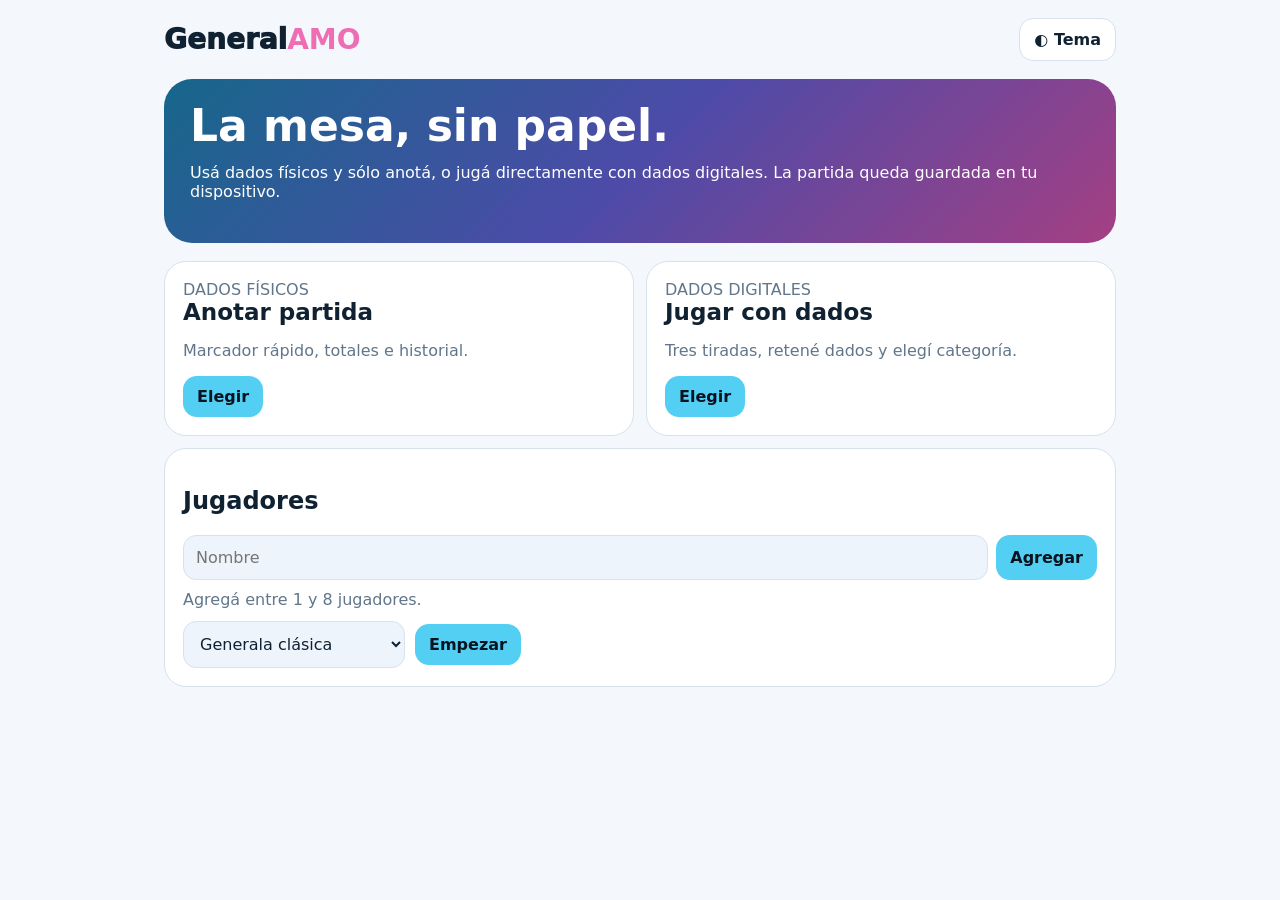
==== app/src/main/assets/index.html @ d3165978 "app: package playable local-first GeneralAMO MVP" ====
<!doctype html>
<html lang="es">
<head>
<meta charset="utf-8">
<meta name="viewport" content="width=device-width,initial-scale=1,maximum-scale=1,user-scalable=no">
<title>GeneralAMO</title>
<style>
:root{font-family:Inter,system-ui,sans-serif;--bg:#f4f7fb;--p:#fff;--p2:#eef4fb;--t:#102132;--m:#61768a;--l:#d7e2ec;--c:#52cff3;--pink:#ef6db4;--g:#35b977}html[data-theme=dark]{--bg:#07131f;--p:#0f2234;--p2:#132b41;--t:#f7fbff;--m:#9fb4c7;--l:#24435d}*{box-sizing:border-box}body{margin:0;background:var(--bg);color:var(--t)}button,input,select{font:inherit}.app{max-width:980px;margin:auto;padding:18px 14px 60px}.top,.bar{display:flex;gap:10px;align-items:center;flex-wrap:wrap}.top{justify-content:space-between}.brand{font-size:28px;font-weight:950}.brand b{color:var(--pink)}.btn,.card,input,select{border:1px solid var(--l)}.btn{background:var(--p);color:var(--t);border-radius:14px;padding:11px 14px;font-weight:850}.primary{background:var(--c);color:#07131f;border:0}.hero{margin:18px 0;padding:26px;border-radius:28px;color:#fff;background:linear-gradient(135deg,#16678b,#4d4ba8,#a43f83)}.hero h1{font-size:44px;line-height:.95;margin:0 0 12px}.grid{display:grid;grid-template-columns:1fr 1fr;gap:12px}.card{background:var(--p);border-radius:22px;padding:18px}.mode strong{display:block;font-size:23px}.muted{color:var(--m)}.chips{display:flex;gap:8px;flex-wrap:wrap}.chip{background:var(--p2);padding:8px 11px;border-radius:999px}.setup{display:grid;grid-template-columns:1fr auto;gap:8px}.setup input,select{background:var(--p2);color:var(--t);padding:12px;border-radius:13px}.score{overflow:auto;border:1px solid var(--l);border-radius:18px}table{border-collapse:collapse;width:100%;min-width:700px}th,td{padding:9px;border:1px solid var(--l);text-align:center}th:first-child,td:first-child{position:sticky;left:0;background:var(--p);text-align:left}.cell{width:70px;border:0;background:transparent;color:var(--t);text-align:center;font-weight:800}.dice{display:grid;grid-template-columns:repeat(5,1fr);gap:8px}.die{aspect-ratio:1;border:1px solid var(--l);border-radius:20px;background:var(--p);color:var(--t);font-size:52px}.die.held{outline:3px solid var(--pink)}.preview{display:grid;grid-template-columns:repeat(auto-fit,minmax(120px,1fr));gap:8px;margin-top:10px}.pick{padding:10px;border-radius:12px;border:1px solid var(--l);background:var(--p2);color:var(--t);text-align:left}.hidden{display:none!important}.ok{margin-left:auto;color:var(--g);font-weight:800}.notice{margin-top:12px;padding:12px 14px;border-radius:14px;background:var(--p2);color:var(--m)}@media(max-width:700px){.grid{grid-template-columns:1fr}.hero{padding:22px}.hero h1{font-size:40px}.app{padding-bottom:40px}}
</style>
</head>
<body><main class="app">
<div class="top"><div class="brand">General<b>AMO</b></div><button id="theme" class="btn">◐ Tema</button></div>
<section class="hero"><h1>La mesa, sin papel.</h1><p>Usá dados físicos y sólo anotá, o jugá directamente con dados digitales. La partida queda guardada en tu dispositivo.</p></section>
<section id="home">
<div class="grid">
<div class="card mode" data-mode="scorekeeper"><span class="muted">DADOS FÍSICOS</span><strong>Anotar partida</strong><p class="muted">Marcador rápido, totales e historial.</p><button class="btn primary">Elegir</button></div>
<div class="card mode" data-mode="digital"><span class="muted">DADOS DIGITALES</span><strong>Jugar con dados</strong><p class="muted">Tres tiradas, retené dados y elegí categoría.</p><button class="btn primary">Elegir</button></div>
</div>
<div class="card" style="margin-top:12px"><h2>Jugadores</h2><div class="setup"><input id="name" maxlength="24" placeholder="Nombre"><button id="add" class="btn primary">Agregar</button></div><div id="players" class="chips" style="margin-top:10px"></div><div class="bar" style="margin-top:12px"><select id="rules"><option value="classic">Generala clásica</option><option value="served">Clásica · servida gana</option></select><button id="start" class="btn primary">Empezar</button></div></div>
</section>
<section id="game" class="hidden">
<div class="bar"><button id="back" class="btn">← Inicio</button><strong id="modeTitle"></strong><span class="ok" id="state">Guardado</span></div>
<div id="digitalPanel" class="card hidden" style="margin:12px 0"><div class="bar"><h2 id="turn"></h2><span id="throws" class="muted"></span></div><div id="dice" class="dice"></div><div class="bar" style="margin-top:10px"><button id="roll" class="btn primary">Tirar dados</button><button id="next" class="btn">Siguiente</button></div><div id="preview" class="preview"></div></div>
<div class="bar" style="margin:12px 0"><button id="undo" class="btn">Deshacer</button><button id="newGame" class="btn">Nueva partida</button></div>
<div class="score"><table id="table"></table></div>
<div class="card" style="margin-top:12px"><h2>Actividad</h2><div id="history" class="muted"></div></div>
<div class="notice">Compartir por Wi‑Fi/hotspot y Bluetooth queda para la siguiente versión. El modo local funciona sin Internet.</div>
</section>
</main>
<script>
const F=['','⚀','⚁','⚂','⚃','⚄','⚅'],C=[['1','1'],['2','2'],['3','3'],['4','4'],['5','5'],['6','6'],['straight','Escalera'],['full','Full'],['poker','Póker'],['generala','Generala'],['double','Doble generala']],K='generalamo.v0.1';let mode='scorekeeper';
const $=id=>document.getElementById(id);function fresh(){return{mode,players:[],scores:{},events:[],turn:0,dice:[1,1,1,1,1],held:[0,0,0,0,0],throws:0}}function load(){try{return JSON.parse(localStorage.getItem(K))}catch{return null}}let g=load()||fresh();function save(){localStorage.setItem(K,JSON.stringify(g));$('state').textContent='Guardado'}function ev(t,d={}){g.events.push({t:Date.now(),text:t,...d});g.events=g.events.slice(-80)}function total(pid){return C.reduce((s,[c])=>s+(Number(g.scores[pid]?.[c])||0),0)}function counts(){let c=[0,0,0,0,0,0,0];g.dice.forEach(v=>c[v]++);return c}function score(cat){let c=counts(),u=[...new Set(g.dice)].sort().join(''),gr=c.filter(Boolean).sort((a,b)=>a-b);if(/^[1-6]$/.test(cat))return c[+cat]*(+cat);if(cat==='straight')return(u==='12345'||u==='23456')?20:0;if(cat==='full')return gr.join(',')==='2,3'?30:0;if(cat==='poker')return gr.some(n=>n>=4)?40:0;if(cat==='generala')return gr.includes(5)?50:0;if(cat==='double')return gr.includes(5)?100:0;return 0}
function safe(s){return String(s).replace(/[&<>"']/g,'')}function renderSetup(){$('players').innerHTML=g.players.length?g.players.map(p=>`<span class="chip">${safe(p.name)}</span>`).join(''):'<span class="muted">Agregá entre 1 y 8 jugadores.</span>'}function setScore(pid,cat,v){let old=g.scores[pid]?.[cat]??'';v=v===''?'':Math.max(0,Math.min(999,Number(v)||0));g.scores[pid][cat]=v;ev('Puntaje actualizado',{type:'score',pid,cat,old});save();renderGame()}
function renderTable(){let h='<tr><th>Categoría</th>'+g.players.map(p=>`<th>${safe(p.name)}</th>`).join('')+'</tr>';for(const[c,l]of C)h+=`<tr><td>${l}</td>`+g.players.map(p=>`<td><input class="cell" ${g.mode==='digital'?'readonly':''} data-p="${p.id}" data-c="${c}" value="${g.scores[p.id]?.[c]??''}" placeholder="—"></td>`).join('')+'</tr>';h+='<tr><td><b>TOTAL</b></td>'+g.players.map(p=>`<td><b>${total(p.id)}</b></td>`).join('')+'</tr>';$('table').innerHTML=h;if(g.mode==='scorekeeper')document.querySelectorAll('.cell').forEach(i=>i.onchange=()=>setScore(i.dataset.p,i.dataset.c,i.value))}
function renderDice(){$('dice').innerHTML=g.dice.map((v,i)=>`<button class="die ${g.held[i]?'held':''}" data-i="${i}">${F[v]}</button>`).join('');document.querySelectorAll('.die').forEach(b=>b.onclick=()=>{if(g.throws){g.held[+b.dataset.i]=!g.held[+b.dataset.i];save();renderDice()}});$('turn').textContent=g.players[g.turn]?.name||'—';$('throws').textContent=`${g.throws} / 3 tiradas`;$('preview').innerHTML=C.map(([c,l])=>`<button class="pick" data-c="${c}" ${!g.throws||g.scores[g.players[g.turn]?.id]?.[c]!==undefined?'disabled':''}>${l}<br><b>${g.throws?score(c):'—'}</b></button>`).join('');document.querySelectorAll('.pick').forEach(b=>b.onclick=()=>{let p=g.players[g.turn];setScore(p.id,b.dataset.c,score(b.dataset.c));nextTurn()})}
function renderGame(){$('modeTitle').textContent=g.mode==='digital'?'Jugar con dados':'Anotar partida';$('digitalPanel').classList.toggle('hidden',g.mode!=='digital');renderTable();if(g.mode==='digital')renderDice();$('history').innerHTML=g.events.slice(-8).reverse().map(e=>`<div>${new Date(e.t).toLocaleTimeString([], {hour:'2-digit',minute:'2-digit'})} · ${e.text}</div>`).join('')||'Sin cambios todavía.'}function show(x){$('home').classList.toggle('hidden',x!=='home');$('game').classList.toggle('hidden',x!=='game');if(x==='game')renderGame()}function nextTurn(){g.turn=(g.turn+1)%g.players.length;g.dice=[1,1,1,1,1];g.held=[0,0,0,0,0];g.throws=0;save();renderGame()}
document.querySelectorAll('.mode').forEach(m=>m.onclick=()=>{mode=m.dataset.mode;document.querySelectorAll('.mode').forEach(x=>x.style.outline='none');m.style.outline='3px solid var(--c)'});$('add').onclick=()=>{let n=$('name').value.trim();if(!n||g.players.length>=8)return;let id='p'+Date.now();g.players.push({id,name:n});g.scores[id]={};$('name').value='';save();renderSetup()};$('start').onclick=()=>{if(!g.players.length)return alert('Agregá al menos un jugador.');g.mode=mode;save();show('game')};$('back').onclick=()=>show('home');$('roll').onclick=()=>{if(g.throws>=3)return;g.dice=g.dice.map((v,i)=>g.held[i]?v:Math.floor(Math.random()*6)+1);g.throws++;ev('Tirada de dados');save();renderGame()};$('next').onclick=nextTurn;$('undo').onclick=()=>{for(let i=g.events.length-1;i>=0;i--){let e=g.events[i];if(e.type==='score'){g.scores[e.pid][e.cat]=e.old;g.events.splice(i,1);save();renderGame();break}}};$('newGame').onclick=()=>{if(confirm('¿Empezar una partida nueva?')){g=fresh();save();renderSetup();show('home')}};$('theme').onclick=()=>{let d=document.documentElement;d.dataset.theme=d.dataset.theme==='dark'?'':'dark'};renderSetup();if(g.players.length)show('game');
</script></body></html>
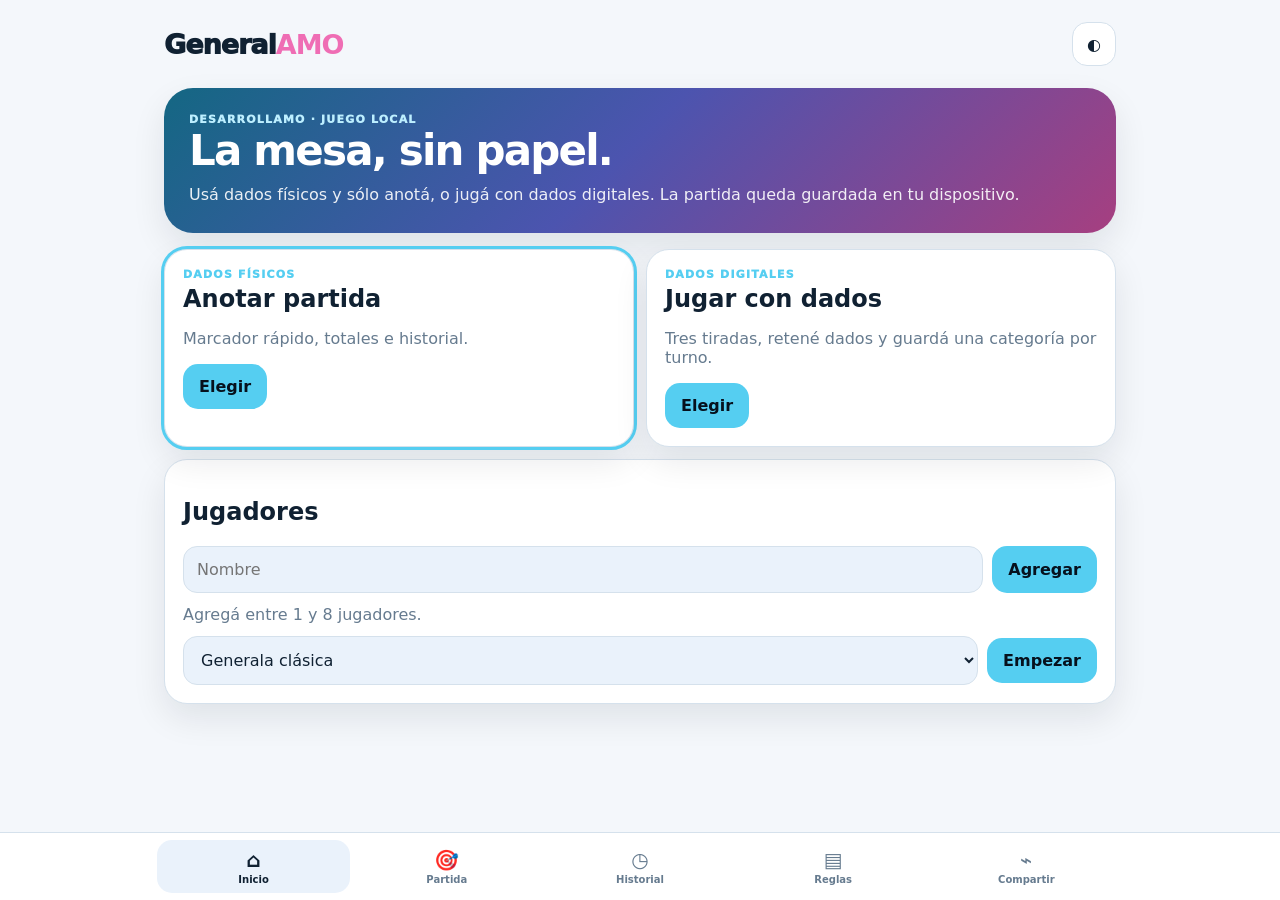
==== commit f9663b18: "feat: rebuild game flow, persistence and Wi-Fi sharing UI" ====
--- a/app/src/main/assets/index.html
+++ b/app/src/main/assets/index.html
@@ -5,34 +5,94 @@
 <meta name="viewport" content="width=device-width,initial-scale=1,maximum-scale=1,user-scalable=no">
 <title>GeneralAMO</title>
 <style>
-:root{font-family:Inter,system-ui,sans-serif;--bg:#f4f7fb;--p:#fff;--p2:#eef4fb;--t:#102132;--m:#61768a;--l:#d7e2ec;--c:#52cff3;--pink:#ef6db4;--g:#35b977}html[data-theme=dark]{--bg:#07131f;--p:#0f2234;--p2:#132b41;--t:#f7fbff;--m:#9fb4c7;--l:#24435d}*{box-sizing:border-box}body{margin:0;background:var(--bg);color:var(--t)}button,input,select{font:inherit}.app{max-width:980px;margin:auto;padding:18px 14px 60px}.top,.bar{display:flex;gap:10px;align-items:center;flex-wrap:wrap}.top{justify-content:space-between}.brand{font-size:28px;font-weight:950}.brand b{color:var(--pink)}.btn,.card,input,select{border:1px solid var(--l)}.btn{background:var(--p);color:var(--t);border-radius:14px;padding:11px 14px;font-weight:850}.primary{background:var(--c);color:#07131f;border:0}.hero{margin:18px 0;padding:26px;border-radius:28px;color:#fff;background:linear-gradient(135deg,#16678b,#4d4ba8,#a43f83)}.hero h1{font-size:44px;line-height:.95;margin:0 0 12px}.grid{display:grid;grid-template-columns:1fr 1fr;gap:12px}.card{background:var(--p);border-radius:22px;padding:18px}.mode strong{display:block;font-size:23px}.muted{color:var(--m)}.chips{display:flex;gap:8px;flex-wrap:wrap}.chip{background:var(--p2);padding:8px 11px;border-radius:999px}.setup{display:grid;grid-template-columns:1fr auto;gap:8px}.setup input,select{background:var(--p2);color:var(--t);padding:12px;border-radius:13px}.score{overflow:auto;border:1px solid var(--l);border-radius:18px}table{border-collapse:collapse;width:100%;min-width:700px}th,td{padding:9px;border:1px solid var(--l);text-align:center}th:first-child,td:first-child{position:sticky;left:0;background:var(--p);text-align:left}.cell{width:70px;border:0;background:transparent;color:var(--t);text-align:center;font-weight:800}.dice{display:grid;grid-template-columns:repeat(5,1fr);gap:8px}.die{aspect-ratio:1;border:1px solid var(--l);border-radius:20px;background:var(--p);color:var(--t);font-size:52px}.die.held{outline:3px solid var(--pink)}.preview{display:grid;grid-template-columns:repeat(auto-fit,minmax(120px,1fr));gap:8px;margin-top:10px}.pick{padding:10px;border-radius:12px;border:1px solid var(--l);background:var(--p2);color:var(--t);text-align:left}.hidden{display:none!important}.ok{margin-left:auto;color:var(--g);font-weight:800}.notice{margin-top:12px;padding:12px 14px;border-radius:14px;background:var(--p2);color:var(--m)}@media(max-width:700px){.grid{grid-template-columns:1fr}.hero{padding:22px}.hero h1{font-size:40px}.app{padding-bottom:40px}}
+:root{font-family:Inter,ui-sans-serif,system-ui,-apple-system,sans-serif;--bg:#f4f7fb;--panel:#fff;--panel2:#eaf2fb;--text:#102132;--muted:#667b8f;--line:#d5e1ec;--cyan:#55cef1;--pink:#ef6db4;--violet:#6b5bd7;--green:#32b97a;--danger:#df5364;--shadow:0 14px 34px rgba(7,19,31,.09)}html[data-theme=dark]{--bg:#06111d;--panel:#102438;--panel2:#17314a;--text:#f7fbff;--muted:#9db2c5;--line:#294863;--shadow:0 16px 40px rgba(0,0,0,.24)}*{box-sizing:border-box}body{margin:0;background:var(--bg);color:var(--text);-webkit-tap-highlight-color:transparent}button,input,select{font:inherit}.shell{max-width:980px;margin:auto;padding:16px 14px 104px}.header{display:flex;align-items:center;justify-content:space-between;gap:12px;min-height:56px}.brand{font-size:27px;font-weight:950;letter-spacing:-1px}.brand b{color:var(--pink)}.iconBtn,.btn{border:1px solid var(--line);background:var(--panel);color:var(--text);border-radius:15px;font-weight:850}.iconBtn{width:44px;height:44px}.btn{padding:12px 15px}.primary{background:var(--cyan);color:#06111d;border-color:transparent}.danger{color:var(--danger)}.hero{margin:16px 0;padding:25px;border-radius:29px;background:linear-gradient(135deg,#146783 0%,#4c54af 48%,#a63f80 100%);color:#fff;box-shadow:var(--shadow)}.hero h1{font-size:42px;line-height:.98;letter-spacing:-1.8px;margin:4px 0 12px}.hero p{font-size:16px;line-height:1.55;margin:0;opacity:.9}.kicker{font-size:11px;font-weight:950;letter-spacing:1.2px;color:var(--cyan);text-transform:uppercase}.grid{display:grid;grid-template-columns:1fr 1fr;gap:12px}.card{background:var(--panel);border:1px solid var(--line);border-radius:23px;padding:18px;box-shadow:var(--shadow)}.mode{cursor:pointer}.mode.active{outline:3px solid var(--cyan)}.mode strong{display:block;font-size:24px;margin:4px 0}.muted{color:var(--muted)}.setup{display:grid;grid-template-columns:1fr auto;gap:9px}.setup input,select{width:100%;background:var(--panel2);border:1px solid var(--line);color:var(--text);padding:13px;border-radius:14px}.players{display:flex;flex-wrap:wrap;gap:8px;margin:12px 0}.chip{display:flex;align-items:center;gap:7px;background:var(--panel2);padding:8px 8px 8px 12px;border-radius:999px}.chip button{width:27px;height:27px;border:0;border-radius:50%;background:rgba(223,83,100,.13);color:var(--danger);font-weight:950}.row{display:flex;gap:9px;align-items:center;flex-wrap:wrap}.row.between{justify-content:space-between}.saved{margin-left:auto;color:var(--green);font-weight:850}.notice{margin:12px 0;padding:13px 15px;border-radius:15px;background:var(--panel2);color:var(--muted)}.notice.good{color:var(--green)}.notice.warn{color:#d89920}.diceWrap{margin:12px 0}.dice{display:grid;grid-template-columns:repeat(5,1fr);gap:9px}.die{aspect-ratio:1;border:1px solid var(--line);border-radius:20px;background:var(--panel);padding:10px;display:grid;grid-template:repeat(3,1fr)/repeat(3,1fr);align-items:center;justify-items:center;box-shadow:var(--shadow)}.die.held{outline:3px solid var(--pink);transform:translateY(-3px)}.pip{width:10px;height:10px;border-radius:50%;background:var(--text)}.preview{display:grid;grid-template-columns:repeat(2,1fr);gap:8px;margin-top:12px}.pick{border:1px solid var(--line);border-radius:15px;background:var(--panel2);color:var(--text);padding:11px;text-align:left}.pick b{display:block;font-size:22px;margin-top:3px}.pick:disabled{opacity:.42}.score{overflow:auto;border:1px solid var(--line);border-radius:20px;background:var(--panel)}table{border-collapse:collapse;width:100%;min-width:700px}th,td{padding:10px;border:1px solid var(--line);text-align:center}th:first-child,td:first-child{position:sticky;left:0;background:var(--panel);text-align:left;z-index:1}.cell{width:76px;border:1px solid transparent;background:transparent;color:var(--text);text-align:center;font-weight:850;padding:7px;border-radius:10px}.cell:not([readonly]):focus{outline:2px solid var(--cyan);background:var(--panel2)}.activity{display:grid;gap:7px}.activity div{padding:10px 12px;border-radius:12px;background:var(--panel2)}.view{display:none}.view.active{display:block}.bottom{position:fixed;left:0;right:0;bottom:0;background:color-mix(in srgb,var(--panel) 94%,transparent);border-top:1px solid var(--line);backdrop-filter:blur(16px);z-index:20}.bottomInner{max-width:980px;margin:auto;display:grid;grid-template-columns:repeat(5,1fr);padding:7px 7px max(7px,env(safe-area-inset-bottom))}.nav{border:0;background:transparent;color:var(--muted);padding:8px 3px;border-radius:15px;font-size:10px;font-weight:800}.nav span{display:block;font-size:20px;margin-bottom:2px}.nav.active{background:var(--panel2);color:var(--text)}.historyCard{margin:9px 0}.historyCard h3{margin:0 0 6px}.rules{display:grid;gap:10px}.rule h3{margin:0 0 6px}.shareBox code{display:block;white-space:normal;word-break:break-all;background:var(--panel2);padding:12px;border-radius:12px;margin:8px 0;color:var(--text)}.shareActions{display:grid;grid-template-columns:1fr 1fr;gap:8px}.badge{display:inline-flex;padding:7px 10px;border-radius:999px;background:var(--panel2);color:var(--cyan);font-weight:850;font-size:11px}.empty{text-align:center;padding:28px;color:var(--muted)}@media(max-width:700px){.grid{grid-template-columns:1fr}.hero{padding:22px}.hero h1{font-size:37px}.shell{padding-left:12px;padding-right:12px}.preview{grid-template-columns:1fr 1fr}.card{padding:16px}.dice{gap:6px}.die{border-radius:16px;padding:7px}.pip{width:8px;height:8px}}@media(max-width:380px){.preview{grid-template-columns:1fr}.hero h1{font-size:34px}}
 </style>
 </head>
-<body><main class="app">
-<div class="top"><div class="brand">General<b>AMO</b></div><button id="theme" class="btn">◐ Tema</button></div>
-<section class="hero"><h1>La mesa, sin papel.</h1><p>Usá dados físicos y sólo anotá, o jugá directamente con dados digitales. La partida queda guardada en tu dispositivo.</p></section>
-<section id="home">
-<div class="grid">
-<div class="card mode" data-mode="scorekeeper"><span class="muted">DADOS FÍSICOS</span><strong>Anotar partida</strong><p class="muted">Marcador rápido, totales e historial.</p><button class="btn primary">Elegir</button></div>
-<div class="card mode" data-mode="digital"><span class="muted">DADOS DIGITALES</span><strong>Jugar con dados</strong><p class="muted">Tres tiradas, retené dados y elegí categoría.</p><button class="btn primary">Elegir</button></div>
-</div>
-<div class="card" style="margin-top:12px"><h2>Jugadores</h2><div class="setup"><input id="name" maxlength="24" placeholder="Nombre"><button id="add" class="btn primary">Agregar</button></div><div id="players" class="chips" style="margin-top:10px"></div><div class="bar" style="margin-top:12px"><select id="rules"><option value="classic">Generala clásica</option><option value="served">Clásica · servida gana</option></select><button id="start" class="btn primary">Empezar</button></div></div>
+<body>
+<main class="shell">
+<header class="header"><div class="brand">General<b>AMO</b></div><button id="theme" class="iconBtn" aria-label="Cambiar tema">◐</button></header>
+
+<section id="view-home" class="view active">
+  <div class="hero"><div class="kicker" style="color:#bdefff">DESARROLLAMO · JUEGO LOCAL</div><h1>La mesa, sin papel.</h1><p>Usá dados físicos y sólo anotá, o jugá con dados digitales. La partida queda guardada en tu dispositivo.</p></div>
+  <div class="grid">
+    <article class="card mode active" data-mode="scorekeeper"><div class="kicker">DADOS FÍSICOS</div><strong>Anotar partida</strong><p class="muted">Marcador rápido, totales e historial.</p><button class="btn primary">Elegir</button></article>
+    <article class="card mode" data-mode="digital"><div class="kicker">DADOS DIGITALES</div><strong>Jugar con dados</strong><p class="muted">Tres tiradas, retené dados y guardá una categoría por turno.</p><button class="btn primary">Elegir</button></article>
+  </div>
+  <article class="card" style="margin-top:12px"><h2>Jugadores</h2><div class="setup"><input id="name" maxlength="24" autocomplete="off" placeholder="Nombre"><button id="add" class="btn primary">Agregar</button></div><div id="players" class="players"></div><div class="row"><select id="rules" style="flex:1"><option value="classic">Generala clásica</option><option value="served">Clásica · bonus servida</option></select><button id="start" class="btn primary">Empezar</button></div></article>
 </section>
-<section id="game" class="hidden">
-<div class="bar"><button id="back" class="btn">← Inicio</button><strong id="modeTitle"></strong><span class="ok" id="state">Guardado</span></div>
-<div id="digitalPanel" class="card hidden" style="margin:12px 0"><div class="bar"><h2 id="turn"></h2><span id="throws" class="muted"></span></div><div id="dice" class="dice"></div><div class="bar" style="margin-top:10px"><button id="roll" class="btn primary">Tirar dados</button><button id="next" class="btn">Siguiente</button></div><div id="preview" class="preview"></div></div>
-<div class="bar" style="margin:12px 0"><button id="undo" class="btn">Deshacer</button><button id="newGame" class="btn">Nueva partida</button></div>
-<div class="score"><table id="table"></table></div>
-<div class="card" style="margin-top:12px"><h2>Actividad</h2><div id="history" class="muted"></div></div>
-<div class="notice">Compartir por Wi‑Fi/hotspot y Bluetooth queda para la siguiente versión. El modo local funciona sin Internet.</div>
+
+<section id="view-game" class="view">
+  <div class="row between"><div><div class="kicker">PARTIDA ACTUAL</div><h1 id="gameTitle" style="margin:3px 0"></h1></div><span id="state" class="saved">Guardado</span></div>
+  <div id="gameNotice" class="notice good" style="display:none"></div>
+  <article id="digitalPanel" class="card diceWrap" style="display:none"><div class="row between"><div><h2 id="turn" style="margin:0"></h2><span id="throws" class="muted"></span></div><span class="badge">Tocá un dado para retenerlo</span></div><div id="dice" class="dice" style="margin-top:14px"></div><div class="row" style="margin-top:12px"><button id="roll" class="btn primary">Tirar dados</button><button id="skip" class="btn">Pasar turno</button></div><div id="preview" class="preview"></div></article>
+  <div class="row" style="margin:12px 0"><button id="undo" class="btn">Deshacer</button><button id="newGame" class="btn">Nueva partida</button><button id="shareQuick" class="btn">Compartir Wi‑Fi</button></div>
+  <div class="score"><table id="table"></table></div>
+  <article class="card" style="margin-top:12px"><h2>Actividad</h2><div id="activity" class="activity"></div></article>
 </section>
+
+<section id="view-history" class="view"><div class="kicker">PARTIDAS</div><h1>Historial</h1><p class="muted">Las partidas que reemplazás se guardan acá.</p><div id="historyList"></div></section>
+
+<section id="view-rules" class="view"><div class="kicker">REFERENCIA RÁPIDA</div><h1>Reglas</h1><div class="rules">
+  <article class="card rule"><h3>Números</h3><p class="muted">Se suman solamente los dados del número elegido. Ejemplo: tres seises = 18.</p></article>
+  <article class="card rule"><h3>Escalera</h3><p class="muted">1‑2‑3‑4‑5 o 2‑3‑4‑5‑6. Vale 20; con bonus servida, 25.</p></article>
+  <article class="card rule"><h3>Full</h3><p class="muted">Tres dados iguales y dos de otro valor. Vale 30; servida, 35.</p></article>
+  <article class="card rule"><h3>Póker</h3><p class="muted">Cuatro o cinco dados iguales. Vale 40; servida, 45.</p></article>
+  <article class="card rule"><h3>Generala</h3><p class="muted">Cinco dados iguales. Vale 50. Doble generala vale 100 en este preset.</p></article>
+</div></section>
+
+<section id="view-share" class="view"><div class="kicker">MISMA WI‑FI / HOTSPOT</div><h1>Compartir partida</h1><p class="muted">El teléfono que creó la mesa sigue siendo la fuente principal. Podés dar un enlace sólo para mirar y otro distinto para editar puntos.</p><article class="card shareBox"><button id="startShare" class="btn primary" style="width:100%">Iniciar acceso Wi‑Fi</button><div id="shareStatus" class="notice">Todavía no hay acceso local activo.</div><div id="shareLinks" style="display:none"><h3>👀 Enlace para ver</h3><code id="viewerUrl"></code><div class="shareActions"><button class="btn" id="copyViewer">Copiar</button><button class="btn" id="sendViewer">Compartir</button></div><h3>✏️ Enlace para editar</h3><code id="editorUrl"></code><div class="shareActions"><button class="btn" id="copyEditor">Copiar</button><button class="btn" id="sendEditor">Compartir</button></div><p class="muted">Compartí el enlace de edición solamente con quienes puedan anotar. Todos deben estar conectados a la misma Wi‑Fi o hotspot.</p><button class="btn danger" id="stopShare">Detener acceso local</button></div></article></section>
 </main>
+
+<nav class="bottom"><div class="bottomInner"><button class="nav active" data-view="home"><span>⌂</span>Inicio</button><button class="nav" data-view="game"><span>🎯</span>Partida</button><button class="nav" data-view="history"><span>◷</span>Historial</button><button class="nav" data-view="rules"><span>▤</span>Reglas</button><button class="nav" data-view="share"><span>⌁</span>Compartir</button></div></nav>
+
 <script>
-const F=['','⚀','⚁','⚂','⚃','⚄','⚅'],C=[['1','1'],['2','2'],['3','3'],['4','4'],['5','5'],['6','6'],['straight','Escalera'],['full','Full'],['poker','Póker'],['generala','Generala'],['double','Doble generala']],K='generalamo.v0.1';let mode='scorekeeper';
-const $=id=>document.getElementById(id);function fresh(){return{mode,players:[],scores:{},events:[],turn:0,dice:[1,1,1,1,1],held:[0,0,0,0,0],throws:0}}function load(){try{return JSON.parse(localStorage.getItem(K))}catch{return null}}let g=load()||fresh();function save(){localStorage.setItem(K,JSON.stringify(g));$('state').textContent='Guardado'}function ev(t,d={}){g.events.push({t:Date.now(),text:t,...d});g.events=g.events.slice(-80)}function total(pid){return C.reduce((s,[c])=>s+(Number(g.scores[pid]?.[c])||0),0)}function counts(){let c=[0,0,0,0,0,0,0];g.dice.forEach(v=>c[v]++);return c}function score(cat){let c=counts(),u=[...new Set(g.dice)].sort().join(''),gr=c.filter(Boolean).sort((a,b)=>a-b);if(/^[1-6]$/.test(cat))return c[+cat]*(+cat);if(cat==='straight')return(u==='12345'||u==='23456')?20:0;if(cat==='full')return gr.join(',')==='2,3'?30:0;if(cat==='poker')return gr.some(n=>n>=4)?40:0;if(cat==='generala')return gr.includes(5)?50:0;if(cat==='double')return gr.includes(5)?100:0;return 0}
-function safe(s){return String(s).replace(/[&<>"']/g,'')}function renderSetup(){$('players').innerHTML=g.players.length?g.players.map(p=>`<span class="chip">${safe(p.name)}</span>`).join(''):'<span class="muted">Agregá entre 1 y 8 jugadores.</span>'}function setScore(pid,cat,v){let old=g.scores[pid]?.[cat]??'';v=v===''?'':Math.max(0,Math.min(999,Number(v)||0));g.scores[pid][cat]=v;ev('Puntaje actualizado',{type:'score',pid,cat,old});save();renderGame()}
-function renderTable(){let h='<tr><th>Categoría</th>'+g.players.map(p=>`<th>${safe(p.name)}</th>`).join('')+'</tr>';for(const[c,l]of C)h+=`<tr><td>${l}</td>`+g.players.map(p=>`<td><input class="cell" ${g.mode==='digital'?'readonly':''} data-p="${p.id}" data-c="${c}" value="${g.scores[p.id]?.[c]??''}" placeholder="—"></td>`).join('')+'</tr>';h+='<tr><td><b>TOTAL</b></td>'+g.players.map(p=>`<td><b>${total(p.id)}</b></td>`).join('')+'</tr>';$('table').innerHTML=h;if(g.mode==='scorekeeper')document.querySelectorAll('.cell').forEach(i=>i.onchange=()=>setScore(i.dataset.p,i.dataset.c,i.value))}
-function renderDice(){$('dice').innerHTML=g.dice.map((v,i)=>`<button class="die ${g.held[i]?'held':''}" data-i="${i}">${F[v]}</button>`).join('');document.querySelectorAll('.die').forEach(b=>b.onclick=()=>{if(g.throws){g.held[+b.dataset.i]=!g.held[+b.dataset.i];save();renderDice()}});$('turn').textContent=g.players[g.turn]?.name||'—';$('throws').textContent=`${g.throws} / 3 tiradas`;$('preview').innerHTML=C.map(([c,l])=>`<button class="pick" data-c="${c}" ${!g.throws||g.scores[g.players[g.turn]?.id]?.[c]!==undefined?'disabled':''}>${l}<br><b>${g.throws?score(c):'—'}</b></button>`).join('');document.querySelectorAll('.pick').forEach(b=>b.onclick=()=>{let p=g.players[g.turn];setScore(p.id,b.dataset.c,score(b.dataset.c));nextTurn()})}
-function renderGame(){$('modeTitle').textContent=g.mode==='digital'?'Jugar con dados':'Anotar partida';$('digitalPanel').classList.toggle('hidden',g.mode!=='digital');renderTable();if(g.mode==='digital')renderDice();$('history').innerHTML=g.events.slice(-8).reverse().map(e=>`<div>${new Date(e.t).toLocaleTimeString([], {hour:'2-digit',minute:'2-digit'})} · ${e.text}</div>`).join('')||'Sin cambios todavía.'}function show(x){$('home').classList.toggle('hidden',x!=='home');$('game').classList.toggle('hidden',x!=='game');if(x==='game')renderGame()}function nextTurn(){g.turn=(g.turn+1)%g.players.length;g.dice=[1,1,1,1,1];g.held=[0,0,0,0,0];g.throws=0;save();renderGame()}
-document.querySelectorAll('.mode').forEach(m=>m.onclick=()=>{mode=m.dataset.mode;document.querySelectorAll('.mode').forEach(x=>x.style.outline='none');m.style.outline='3px solid var(--c)'});$('add').onclick=()=>{let n=$('name').value.trim();if(!n||g.players.length>=8)return;let id='p'+Date.now();g.players.push({id,name:n});g.scores[id]={};$('name').value='';save();renderSetup()};$('start').onclick=()=>{if(!g.players.length)return alert('Agregá al menos un jugador.');g.mode=mode;save();show('game')};$('back').onclick=()=>show('home');$('roll').onclick=()=>{if(g.throws>=3)return;g.dice=g.dice.map((v,i)=>g.held[i]?v:Math.floor(Math.random()*6)+1);g.throws++;ev('Tirada de dados');save();renderGame()};$('next').onclick=nextTurn;$('undo').onclick=()=>{for(let i=g.events.length-1;i>=0;i--){let e=g.events[i];if(e.type==='score'){g.scores[e.pid][e.cat]=e.old;g.events.splice(i,1);save();renderGame();break}}};$('newGame').onclick=()=>{if(confirm('¿Empezar una partida nueva?')){g=fresh();save();renderSetup();show('home')}};$('theme').onclick=()=>{let d=document.documentElement;d.dataset.theme=d.dataset.theme==='dark'?'':'dark'};renderSetup();if(g.players.length)show('game');
-</script></body></html>
+const C=[['1','Unos'],['2','Doses'],['3','Treses'],['4','Cuatros'],['5','Cincos'],['6','Seises'],['straight','Escalera'],['full','Full'],['poker','Póker'],['generala','Generala'],['double','Doble generala']];
+const K='generalamo.state.v2',OLD='generalamo.v0.1',HK='generalamo.history.v1',THEME='generalamo.theme';
+const $=id=>document.getElementById(id);let selectedMode='scorekeeper',activeView='home',shareInfo=null;
+function fresh(players=[]){const id=Date.now();const ps=players.map((p,i)=>({id:p.id||('p'+id+i),name:p.name||String(p)}));const scores={};ps.forEach(p=>scores[p.id]={});return{schema:2,title:'Partida '+new Date().toLocaleDateString(),mode:selectedMode,players:ps,scores,events:[],turn:0,dice:[1,1,1,1,1],held:[false,false,false,false,false],throws:0,rule:'classic',startedAt:Date.now()}}
+function normalize(s){if(!s||typeof s!=='object')return fresh();s.schema=2;s.players=Array.isArray(s.players)?s.players:[];s.scores=s.scores||{};s.events=Array.isArray(s.events)?s.events:[];s.turn=Math.max(0,Math.min(Number(s.turn)||0,Math.max(0,s.players.length-1)));s.dice=Array.isArray(s.dice)&&s.dice.length===5?s.dice:[1,1,1,1,1];s.held=Array.isArray(s.held)&&s.held.length===5?s.held:[false,false,false,false,false];s.throws=Math.max(0,Math.min(3,Number(s.throws)||0));s.rule=s.rule||'classic';s.title=s.title||'Partida';s.players.forEach(p=>{if(!s.scores[p.id])s.scores[p.id]={}});return s}
+function load(){for(const key of [K,OLD]){try{const raw=localStorage.getItem(key);if(raw){const state=normalize(JSON.parse(raw));if(key===OLD)localStorage.setItem(K,JSON.stringify(state));return state}}catch{}}return fresh()}
+let g=load();
+function histories(){try{return JSON.parse(localStorage.getItem(HK)||'[]')}catch{return[]}}
+function saveHistory(list){localStorage.setItem(HK,JSON.stringify(list.slice(0,20)))}
+function safe(s){return String(s??'').replace(/[&<>"']/g,m=>({'&':'&amp;','<':'&lt;','>':'&gt;','"':'&quot;',"'":'&#39;'}[m]))}
+function event(text,data={}){g.events.push({t:Date.now(),text,...data});g.events=g.events.slice(-120)}
+function save(){g=normalize(g);localStorage.setItem(K,JSON.stringify(g));$('state').textContent='Guardado';if(window.GeneralAMONative&&shareInfo)try{GeneralAMONative.updateSharedState(JSON.stringify(g))}catch{}}
+function total(pid){return C.reduce((sum,[cat])=>sum+(Number(g.scores[pid]?.[cat])||0),0)}
+function hasScores(){return g.players.some(p=>Object.keys(g.scores[p.id]||{}).length)}
+function showNotice(text){const n=$('gameNotice');n.textContent=text;n.style.display='block';clearTimeout(showNotice.t);showNotice.t=setTimeout(()=>n.style.display='none',2600)}
+function archiveCurrent(){if(!g.players.length||!hasScores())return;const copy=JSON.parse(JSON.stringify(g));copy.endedAt=Date.now();copy.totals=Object.fromEntries(copy.players.map(p=>[p.id,total(p.id)]));const list=histories();list.unshift(copy);saveHistory(list)}
+function renderPlayers(){if(!g.players.length){$('players').innerHTML='<span class="muted">Agregá entre 1 y 8 jugadores.</span>';return}$('players').innerHTML=g.players.map(p=>`<span class="chip">${safe(p.name)} <button data-remove="${p.id}" aria-label="Eliminar ${safe(p.name)}">×</button></span>`).join('');document.querySelectorAll('[data-remove]').forEach(b=>b.onclick=e=>{e.stopPropagation();removePlayer(b.dataset.remove)})}
+function addPlayer(){const n=$('name').value.trim();if(!n||g.players.length>=8)return;const id='p'+Date.now()+Math.floor(Math.random()*99);g.players.push({id,name:n});g.scores[id]={};$('name').value='';event('Jugador agregado',{type:'player-add',pid:id});save();renderPlayers()}
+function removePlayer(pid){const p=g.players.find(x=>x.id===pid);if(!p)return;const used=Object.keys(g.scores[pid]||{}).length;if(used&&!confirm(`¿Eliminar a ${p.name} y sus ${used} anotaciones?`))return;g.players=g.players.filter(x=>x.id!==pid);delete g.scores[pid];if(g.turn>=g.players.length)g.turn=Math.max(0,g.players.length-1);event('Jugador eliminado');save();renderPlayers();if(activeView==='game')renderGame()}
+function counts(){const c=[0,0,0,0,0,0,0];g.dice.forEach(v=>c[v]++);return c}
+function diceScore(cat){const c=counts(),unique=[...new Set(g.dice)].sort().join(''),groups=c.filter(Boolean).sort((a,b)=>a-b),served=g.rule==='served'&&g.throws===1;let v=0;if(/^[1-6]$/.test(cat))v=c[+cat]*(+cat);else if(cat==='straight')v=(unique==='12345'||unique==='23456')?20:0;else if(cat==='full')v=groups.join(',')==='2,3'?30:0;else if(cat==='poker')v=groups.some(n=>n>=4)?40:0;else if(cat==='generala')v=groups.includes(5)?50:0;else if(cat==='double')v=groups.includes(5)?100:0;if(served&&['straight','full','poker'].includes(cat)&&v)v+=5;return v}
+function recordScore(pid,cat,value,source='local'){const prev=Object.prototype.hasOwnProperty.call(g.scores[pid]||{},cat)?g.scores[pid][cat]:null;if(!g.scores[pid])g.scores[pid]={};if(value===null||value==='')delete g.scores[pid][cat];else g.scores[pid][cat]=Math.max(0,Math.min(999,Number(value)||0));event(source==='remote'?'Puntaje actualizado desde Wi‑Fi':'Puntaje actualizado',{type:'score',pid,cat,prev,next:g.scores[pid][cat]??null,source});save()}
+function nextTurn(){if(!g.players.length)return;g.turn=(g.turn+1)%g.players.length;g.dice=[1,1,1,1,1];g.held=[false,false,false,false,false];g.throws=0;save()}
+function commitDigital(cat){const p=g.players[g.turn];if(!p||Object.prototype.hasOwnProperty.call(g.scores[p.id]||{},cat))return;const value=diceScore(cat);recordScore(p.id,cat,value);const who=p.name;nextTurn();renderGame();showNotice(`${who}: ${C.find(x=>x[0]===cat)[1]} = ${value} · turno de ${g.players[g.turn]?.name||'—'}`)}
+function pipPositions(v){return{1:[5],2:[1,9],3:[1,5,9],4:[1,3,7,9],5:[1,3,5,7,9],6:[1,3,4,6,7,9]}[v]||[]}
+function dieHtml(v,i){const set=new Set(pipPositions(v));let cells='';for(let p=1;p<=9;p++)cells+=set.has(p)?'<i class="pip"></i>':'<i></i>';return `<button class="die ${g.held[i]?'held':''}" data-die="${i}" aria-label="Dado ${i+1}: ${v}">${cells}</button>`}
+function renderDice(){const p=g.players[g.turn];$('turn').textContent=p?`Turno: ${p.name}`:'Sin jugadores';$('throws').textContent=`${g.throws} / 3 tiradas`;$('dice').innerHTML=g.dice.map(dieHtml).join('');document.querySelectorAll('[data-die]').forEach(b=>b.onclick=()=>{if(!g.throws)return;const i=Number(b.dataset.die);g.held[i]=!g.held[i];save();renderDice()});$('preview').innerHTML=C.map(([cat,label])=>{const used=p&&Object.prototype.hasOwnProperty.call(g.scores[p.id]||{},cat);return `<button class="pick" data-pick="${cat}" ${!g.throws||used?'disabled':''}><span>${label}</span><b>${g.throws?diceScore(cat):'—'}</b></button>`}).join('');document.querySelectorAll('[data-pick]').forEach(b=>b.onclick=()=>commitDigital(b.dataset.pick))}
+function renderTable(){let h='<tr><th>Categoría</th>'+g.players.map(p=>`<th>${safe(p.name)}</th>`).join('')+'</tr>';for(const[cat,label]of C){h+=`<tr><td>${label}</td>`+g.players.map(p=>{const val=Object.prototype.hasOwnProperty.call(g.scores[p.id]||{},cat)?g.scores[p.id][cat]:'';return `<td><input class="cell" ${g.mode==='digital'?'readonly':''} data-p="${p.id}" data-c="${cat}" inputmode="numeric" value="${val}" placeholder="—"></td>`}).join('')+'</tr>'}h+='<tr><td><b>TOTAL</b></td>'+g.players.map(p=>`<td><b>${total(p.id)}</b></td>`).join('')+'</tr>';$('table').innerHTML=h;if(g.mode==='scorekeeper')document.querySelectorAll('.cell').forEach(i=>i.onchange=()=>{recordScore(i.dataset.p,i.dataset.c,i.value);renderGame()})}
+function renderActivity(){$('activity').innerHTML=g.events.length?g.events.slice(-8).reverse().map(e=>`<div><b>${new Date(e.t).toLocaleTimeString([], {hour:'2-digit',minute:'2-digit'})}</b> · ${safe(e.text)}</div>`).join(''):'<div class="muted">Sin movimientos todavía.</div>'}
+function renderGame(){$('gameTitle').textContent=g.title;$('digitalPanel').style.display=g.mode==='digital'?'block':'none';renderTable();if(g.mode==='digital')renderDice();renderActivity()}
+function renderHistory(){const list=histories();$('historyList').innerHTML=list.length?list.map((x,i)=>{const winners=x.players.map(p=>({name:p.name,total:x.totals?.[p.id]??C.reduce((s,[c])=>s+(Number(x.scores?.[p.id]?.[c])||0),0)})).sort((a,b)=>b.total-a.total);return `<article class="card historyCard"><div class="kicker">${new Date(x.endedAt||x.startedAt).toLocaleString()}</div><h3>${safe(x.title||('Partida '+(i+1)))}</h3><p>${winners.map((w,j)=>`${j===0?'🏆 ':''}${safe(w.name)}: ${w.total}`).join(' · ')}</p><button class="btn" data-restore="${i}">Restaurar como partida actual</button></article>`}).join(''):'<div class="card empty">Todavía no hay partidas archivadas.</div>';document.querySelectorAll('[data-restore]').forEach(b=>b.onclick=()=>{const x=histories()[Number(b.dataset.restore)];if(!x)return;if(hasScores()&&!confirm('La partida actual se archivará antes de restaurar.'))return;archiveCurrent();g=normalize(JSON.parse(JSON.stringify(x)));g.endedAt=undefined;save();renderPlayers();renderGame();navigate('game')})}
+function navigate(view){activeView=view;document.querySelectorAll('.view').forEach(v=>v.classList.toggle('active',v.id==='view-'+view));document.querySelectorAll('.nav').forEach(n=>n.classList.toggle('active',n.dataset.view===view));if(view==='game')renderGame();if(view==='history')renderHistory();if(view==='share')renderShare()}
+function newGame(){if(hasScores()&&!confirm('¿Archivar esta partida y empezar una nueva?'))return;archiveCurrent();const keep=g.players.map(p=>({id:p.id,name:p.name}));g=fresh(keep);g.mode=selectedMode;save();renderPlayers();navigate('home')}
+function startGame(){if(!g.players.length){alert('Agregá al menos un jugador.');return}g.mode=selectedMode;g.rule=$('rules').value;event('Partida iniciada');save();renderGame();navigate('game')}
+function roll(){if(g.throws>=3||!g.players.length)return;g.dice=g.dice.map((v,i)=>g.held[i]?v:Math.floor(Math.random()*6)+1);g.throws++;event('Tirada de dados');save();renderGame()}
+function undo(){for(let i=g.events.length-1;i>=0;i--){const e=g.events[i];if(e.type==='score'){if(e.prev===null||e.prev===undefined)delete g.scores[e.pid][e.cat];else g.scores[e.pid][e.cat]=e.prev;g.events.splice(i,1);save();renderGame();showNotice('Última anotación deshecha');return}}showNotice('No hay una anotación para deshacer')}
+function renderShare(){if(shareInfo){$('shareLinks').style.display='block';$('viewerUrl').textContent=shareInfo.viewerUrl;$('editorUrl').textContent=shareInfo.editorUrl;$('shareStatus').textContent='Acceso local activo · la partida se actualiza automáticamente.';$('shareStatus').className='notice good'}}
+function startShare(){if(!window.GeneralAMONative){$('shareStatus').textContent='El acceso Wi‑Fi está disponible en la app Android instalada desde StoreAMO.';return}try{const r=JSON.parse(GeneralAMONative.startSharing(JSON.stringify(g)));if(!r.ok)throw new Error(r.error||'No se pudo iniciar');shareInfo=r;renderShare()}catch(e){$('shareStatus').textContent='No se pudo iniciar el acceso local: '+e.message;$('shareStatus').className='notice warn'}}
+function stopShare(){if(window.GeneralAMONative)try{GeneralAMONative.stopSharing()}catch{}shareInfo=null;$('shareLinks').style.display='none';$('shareStatus').textContent='Acceso local detenido.';$('shareStatus').className='notice'}
+function nativeCopy(text){if(window.GeneralAMONative)GeneralAMONative.copyText(text);else navigator.clipboard?.writeText(text)}function nativeShare(text){if(window.GeneralAMONative)GeneralAMONative.shareText(text);else nativeCopy(text)}
+window.applyRemoteScore=function(pid,cat,value){recordScore(pid,cat,value===null?null:Number(value),'remote');renderGame();showNotice('Puntaje recibido desde el enlace de edición')};
+
+document.querySelectorAll('.mode').forEach(m=>m.onclick=()=>{selectedMode=m.dataset.mode;document.querySelectorAll('.mode').forEach(x=>x.classList.toggle('active',x===m))});
+document.querySelectorAll('.nav').forEach(n=>n.onclick=()=>navigate(n.dataset.view));
+$('add').onclick=addPlayer;$('name').onkeydown=e=>{if(e.key==='Enter')addPlayer()};$('start').onclick=startGame;$('roll').onclick=roll;$('skip').onclick=()=>{nextTurn();renderGame();showNotice('Turno siguiente')};$('undo').onclick=undo;$('newGame').onclick=newGame;$('shareQuick').onclick=()=>navigate('share');$('startShare').onclick=startShare;$('stopShare').onclick=stopShare;$('copyViewer').onclick=()=>nativeCopy(shareInfo?.viewerUrl||'');$('copyEditor').onclick=()=>nativeCopy(shareInfo?.editorUrl||'');$('sendViewer').onclick=()=>nativeShare('GeneralAMO · ver partida\n'+(shareInfo?.viewerUrl||''));$('sendEditor').onclick=()=>nativeShare('GeneralAMO · editar partida\n'+(shareInfo?.editorUrl||''));
+function applyTheme(value){document.documentElement.dataset.theme=value==='dark'?'dark':'';localStorage.setItem(THEME,value)}const savedTheme=localStorage.getItem(THEME);applyTheme(savedTheme||((window.matchMedia&&matchMedia('(prefers-color-scheme: dark)').matches)?'dark':'light'));$('theme').onclick=()=>applyTheme(document.documentElement.dataset.theme==='dark'?'light':'dark');
+renderPlayers();$('rules').value=g.rule||'classic';selectedMode=g.mode||'scorekeeper';document.querySelectorAll('.mode').forEach(m=>m.classList.toggle('active',m.dataset.mode===selectedMode));if(g.players.length&&hasScores()){renderGame();navigate('game')}
+</script>
+</body>
+</html>
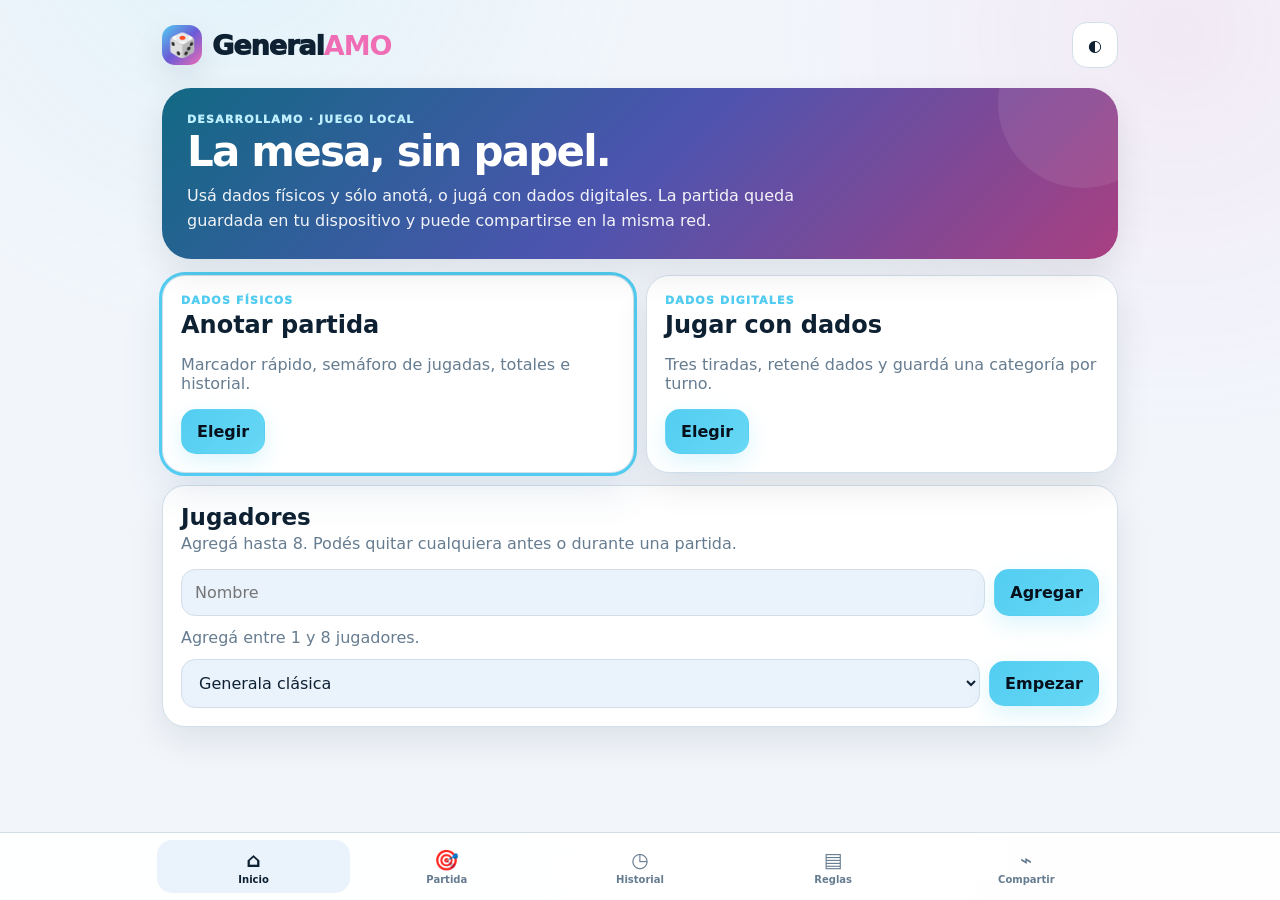
==== commit cd7064c3: "Improve GeneralAMO scoring UX and semaforo state" ====
--- a/app/src/main/assets/index.html
+++ b/app/src/main/assets/index.html
@@ -5,46 +5,35 @@
 <meta name="viewport" content="width=device-width,initial-scale=1,maximum-scale=1,user-scalable=no">
 <title>GeneralAMO</title>
 <style>
-:root{font-family:Inter,ui-sans-serif,system-ui,-apple-system,sans-serif;--bg:#f4f7fb;--panel:#fff;--panel2:#eaf2fb;--text:#102132;--muted:#667b8f;--line:#d5e1ec;--cyan:#55cef1;--pink:#ef6db4;--violet:#6b5bd7;--green:#32b97a;--danger:#df5364;--shadow:0 14px 34px rgba(7,19,31,.09)}html[data-theme=dark]{--bg:#06111d;--panel:#102438;--panel2:#17314a;--text:#f7fbff;--muted:#9db2c5;--line:#294863;--shadow:0 16px 40px rgba(0,0,0,.24)}*{box-sizing:border-box}body{margin:0;background:var(--bg);color:var(--text);-webkit-tap-highlight-color:transparent}button,input,select{font:inherit}.shell{max-width:980px;margin:auto;padding:16px 14px 104px}.header{display:flex;align-items:center;justify-content:space-between;gap:12px;min-height:56px}.brand{font-size:27px;font-weight:950;letter-spacing:-1px}.brand b{color:var(--pink)}.iconBtn,.btn{border:1px solid var(--line);background:var(--panel);color:var(--text);border-radius:15px;font-weight:850}.iconBtn{width:44px;height:44px}.btn{padding:12px 15px}.primary{background:var(--cyan);color:#06111d;border-color:transparent}.danger{color:var(--danger)}.hero{margin:16px 0;padding:25px;border-radius:29px;background:linear-gradient(135deg,#146783 0%,#4c54af 48%,#a63f80 100%);color:#fff;box-shadow:var(--shadow)}.hero h1{font-size:42px;line-height:.98;letter-spacing:-1.8px;margin:4px 0 12px}.hero p{font-size:16px;line-height:1.55;margin:0;opacity:.9}.kicker{font-size:11px;font-weight:950;letter-spacing:1.2px;color:var(--cyan);text-transform:uppercase}.grid{display:grid;grid-template-columns:1fr 1fr;gap:12px}.card{background:var(--panel);border:1px solid var(--line);border-radius:23px;padding:18px;box-shadow:var(--shadow)}.mode{cursor:pointer}.mode.active{outline:3px solid var(--cyan)}.mode strong{display:block;font-size:24px;margin:4px 0}.muted{color:var(--muted)}.setup{display:grid;grid-template-columns:1fr auto;gap:9px}.setup input,select{width:100%;background:var(--panel2);border:1px solid var(--line);color:var(--text);padding:13px;border-radius:14px}.players{display:flex;flex-wrap:wrap;gap:8px;margin:12px 0}.chip{display:flex;align-items:center;gap:7px;background:var(--panel2);padding:8px 8px 8px 12px;border-radius:999px}.chip button{width:27px;height:27px;border:0;border-radius:50%;background:rgba(223,83,100,.13);color:var(--danger);font-weight:950}.row{display:flex;gap:9px;align-items:center;flex-wrap:wrap}.row.between{justify-content:space-between}.saved{margin-left:auto;color:var(--green);font-weight:850}.notice{margin:12px 0;padding:13px 15px;border-radius:15px;background:var(--panel2);color:var(--muted)}.notice.good{color:var(--green)}.notice.warn{color:#d89920}.diceWrap{margin:12px 0}.dice{display:grid;grid-template-columns:repeat(5,1fr);gap:9px}.die{aspect-ratio:1;border:1px solid var(--line);border-radius:20px;background:var(--panel);padding:10px;display:grid;grid-template:repeat(3,1fr)/repeat(3,1fr);align-items:center;justify-items:center;box-shadow:var(--shadow)}.die.held{outline:3px solid var(--pink);transform:translateY(-3px)}.pip{width:10px;height:10px;border-radius:50%;background:var(--text)}.preview{display:grid;grid-template-columns:repeat(2,1fr);gap:8px;margin-top:12px}.pick{border:1px solid var(--line);border-radius:15px;background:var(--panel2);color:var(--text);padding:11px;text-align:left}.pick b{display:block;font-size:22px;margin-top:3px}.pick:disabled{opacity:.42}.score{overflow:auto;border:1px solid var(--line);border-radius:20px;background:var(--panel)}table{border-collapse:collapse;width:100%;min-width:700px}th,td{padding:10px;border:1px solid var(--line);text-align:center}th:first-child,td:first-child{position:sticky;left:0;background:var(--panel);text-align:left;z-index:1}.cell{width:76px;border:1px solid transparent;background:transparent;color:var(--text);text-align:center;font-weight:850;padding:7px;border-radius:10px}.cell:not([readonly]):focus{outline:2px solid var(--cyan);background:var(--panel2)}.activity{display:grid;gap:7px}.activity div{padding:10px 12px;border-radius:12px;background:var(--panel2)}.view{display:none}.view.active{display:block}.bottom{position:fixed;left:0;right:0;bottom:0;background:color-mix(in srgb,var(--panel) 94%,transparent);border-top:1px solid var(--line);backdrop-filter:blur(16px);z-index:20}.bottomInner{max-width:980px;margin:auto;display:grid;grid-template-columns:repeat(5,1fr);padding:7px 7px max(7px,env(safe-area-inset-bottom))}.nav{border:0;background:transparent;color:var(--muted);padding:8px 3px;border-radius:15px;font-size:10px;font-weight:800}.nav span{display:block;font-size:20px;margin-bottom:2px}.nav.active{background:var(--panel2);color:var(--text)}.historyCard{margin:9px 0}.historyCard h3{margin:0 0 6px}.rules{display:grid;gap:10px}.rule h3{margin:0 0 6px}.shareBox code{display:block;white-space:normal;word-break:break-all;background:var(--panel2);padding:12px;border-radius:12px;margin:8px 0;color:var(--text)}.shareActions{display:grid;grid-template-columns:1fr 1fr;gap:8px}.badge{display:inline-flex;padding:7px 10px;border-radius:999px;background:var(--panel2);color:var(--cyan);font-weight:850;font-size:11px}.empty{text-align:center;padding:28px;color:var(--muted)}@media(max-width:700px){.grid{grid-template-columns:1fr}.hero{padding:22px}.hero h1{font-size:37px}.shell{padding-left:12px;padding-right:12px}.preview{grid-template-columns:1fr 1fr}.card{padding:16px}.dice{gap:6px}.die{border-radius:16px;padding:7px}.pip{width:8px;height:8px}}@media(max-width:380px){.preview{grid-template-columns:1fr}.hero h1{font-size:34px}}
+:root{font-family:Inter,ui-sans-serif,system-ui,-apple-system,sans-serif;--bg:#f2f6fb;--panel:#ffffff;--panel2:#eaf2fb;--panel3:#dfeaf6;--text:#0e2133;--muted:#667c90;--line:#d2dfeb;--cyan:#52cdf1;--pink:#ef6db4;--violet:#6a5bd6;--green:#43c884;--yellow:#f0bf35;--red:#e95d6c;--navy:#0a1a2a;--shadow:0 14px 34px rgba(7,19,31,.09);--glow:0 0 0 1px rgba(82,205,241,.12),0 18px 40px rgba(46,92,136,.12)}html[data-theme=dark]{--bg:#06111d;--panel:#0f2438;--panel2:#17314a;--panel3:#203e59;--text:#f7fbff;--muted:#9db2c5;--line:#294863;--navy:#020a12;--shadow:0 16px 40px rgba(0,0,0,.24);--glow:0 0 0 1px rgba(82,205,241,.10),0 20px 44px rgba(0,0,0,.24)}*{box-sizing:border-box}body{margin:0;background:radial-gradient(circle at 18% -10%,rgba(82,205,241,.10),transparent 30%),radial-gradient(circle at 92% 4%,rgba(239,109,180,.09),transparent 28%),var(--bg);color:var(--text);-webkit-tap-highlight-color:transparent}button,input,select{font:inherit}.shell{max-width:980px;margin:auto;padding:14px 12px 110px}.header{display:flex;align-items:center;justify-content:space-between;gap:12px;min-height:62px}.brandWrap{display:flex;align-items:center;gap:10px}.miniDie{width:40px;height:40px;border-radius:13px;background:linear-gradient(135deg,var(--cyan),var(--violet),var(--pink));display:grid;place-items:center;color:#08121c;font-size:23px;box-shadow:var(--shadow)}.brand{font-size:27px;font-weight:950;letter-spacing:-1px}.brand b{color:var(--pink)}.iconBtn,.btn{border:1px solid var(--line);background:var(--panel);color:var(--text);border-radius:15px;font-weight:850;min-height:44px}.iconBtn{width:46px;height:46px}.btn{padding:12px 15px}.primary{background:linear-gradient(135deg,var(--cyan),#68d8f5);color:#06111d;border-color:transparent;box-shadow:0 8px 22px rgba(82,205,241,.20)}.danger{color:var(--red)}.hero{margin:12px 0 16px;padding:25px;border-radius:29px;background:linear-gradient(135deg,#126984 0%,#4d54af 50%,#a93f81 100%);color:#fff;box-shadow:var(--shadow);position:relative;overflow:hidden}.hero:after{content:"";position:absolute;width:170px;height:170px;border-radius:50%;background:rgba(255,255,255,.08);right:-50px;top:-70px}.hero h1{font-size:42px;line-height:.98;letter-spacing:-1.8px;margin:5px 0 12px;max-width:620px}.hero p{font-size:16px;line-height:1.55;margin:0;opacity:.93;max-width:650px}.kicker{font-size:11px;font-weight:950;letter-spacing:1.2px;color:var(--cyan);text-transform:uppercase}.grid{display:grid;grid-template-columns:1fr 1fr;gap:12px}.card{background:var(--panel);border:1px solid var(--line);border-radius:23px;padding:18px;box-shadow:var(--shadow)}.mode{cursor:pointer;transition:.18s transform,.18s outline}.mode:active{transform:scale(.985)}.mode.active{outline:3px solid var(--cyan);box-shadow:var(--glow)}.mode strong{display:block;font-size:24px;margin:4px 0}.muted{color:var(--muted)}.setup{display:grid;grid-template-columns:1fr auto;gap:9px}.setup input,select{width:100%;background:var(--panel2);border:1px solid var(--line);color:var(--text);padding:13px;border-radius:14px}.players{display:flex;flex-wrap:wrap;gap:8px;margin:12px 0}.chip{display:flex;align-items:center;gap:7px;background:var(--panel2);padding:8px 8px 8px 12px;border-radius:999px;border:1px solid var(--line)}.chip button{width:29px;height:29px;border:0;border-radius:50%;background:rgba(233,93,108,.13);color:var(--red);font-weight:950}.row{display:flex;gap:9px;align-items:center;flex-wrap:wrap}.row.between{justify-content:space-between}.saved{margin-left:auto;color:var(--green);font-weight:850}.notice{margin:12px 0;padding:13px 15px;border-radius:15px;background:var(--panel2);color:var(--muted);border:1px solid var(--line)}.notice.good{color:var(--green)}.notice.warn{color:#d89920}.gameMeta{display:grid;grid-template-columns:repeat(3,minmax(0,1fr));gap:8px;margin:12px 0}.metaCard{padding:11px 12px;border-radius:17px;background:var(--panel);border:1px solid var(--line);box-shadow:var(--shadow)}.metaCard b{display:block;font-size:17px}.metaCard span{font-size:10px;color:var(--muted)}.diceWrap{margin:12px 0}.dice{display:grid;grid-template-columns:repeat(5,1fr);gap:9px}.die{aspect-ratio:1;border:1px solid var(--line);border-radius:20px;background:linear-gradient(145deg,var(--panel),var(--panel2));padding:10px;display:grid;grid-template:repeat(3,1fr)/repeat(3,1fr);align-items:center;justify-items:center;box-shadow:var(--shadow);transition:.15s}.die.held{outline:3px solid var(--pink);transform:translateY(-3px);box-shadow:0 10px 24px rgba(239,109,180,.22)}.pip{width:10px;height:10px;border-radius:50%;background:var(--text)}.preview{display:grid;grid-template-columns:repeat(2,1fr);gap:8px;margin-top:12px}.pick{border:1px solid var(--line);border-radius:15px;background:var(--panel2);color:var(--text);padding:11px;text-align:left;min-height:72px;position:relative}.pick b{display:block;font-size:22px;margin-top:3px}.pick small{display:block;margin-top:2px;color:var(--muted);font-weight:750}.pick:disabled{opacity:.45}.pick.used{opacity:1!important;color:#fff;border-color:transparent}.pick.mark-last{background:linear-gradient(135deg,#a9293f,#d8495b)}.pick.mark-prev{background:linear-gradient(135deg,#b57b13,#e5ae2f);color:#17202a}.pick.mark-old{background:linear-gradient(135deg,#247c54,#38a96e)}.scoreLegend{display:flex;gap:8px;flex-wrap:wrap;align-items:center;margin:12px 0 8px}.legendPill{font-size:10px;font-weight:850;border-radius:999px;padding:7px 10px;background:var(--panel);border:1px solid var(--line)}.legendPill.red{color:var(--red)}.legendPill.yellow{color:#c99513}.legendPill.green{color:var(--green)}.score{overflow:auto;border:1px solid var(--line);border-radius:21px;background:var(--panel);box-shadow:var(--shadow);overscroll-behavior-inline:contain}.score table{border-collapse:separate;border-spacing:0;width:max-content;min-width:100%;table-layout:fixed}.score th,.score td{padding:7px;border-right:1px solid var(--line);border-bottom:1px solid var(--line);text-align:center;min-width:96px;height:60px;background:var(--panel)}.score tr:last-child td{border-bottom:0}.score th:last-child,.score td:last-child{border-right:0}.score th{position:sticky;top:0;background:var(--panel2);z-index:3;font-size:12px}.score th:first-child,.score td:first-child{position:sticky;left:0;min-width:132px;max-width:132px;text-align:left;z-index:4}.score td:first-child{background:var(--panel)}.score th:first-child{background:var(--panel2);z-index:5}.scorePlayer{display:block;max-width:88px;overflow:hidden;text-overflow:ellipsis;white-space:nowrap;font-weight:900}.scoreTotal{display:block;font-size:10px;color:var(--muted);margin-top:3px}.cell{width:82px;min-height:42px;border:1px solid transparent;background:transparent;color:var(--text);text-align:center;font-weight:950;padding:9px 6px;border-radius:11px}.cell:not([readonly]):focus{outline:2px solid var(--cyan);background:var(--panel2)}.cell.filled{color:#fff}.cell.mark-last{background:#bd3349}.cell.mark-prev{background:#d5a320;color:#111820}.cell.mark-old{background:#2e9664}.cell[readonly]{cursor:default}.activity{display:grid;gap:7px}.activity div{padding:10px 12px;border-radius:12px;background:var(--panel2)}.view{display:none}.view.active{display:block}.bottom{position:fixed;left:0;right:0;bottom:0;background:color-mix(in srgb,var(--panel) 94%,transparent);border-top:1px solid var(--line);backdrop-filter:blur(16px);z-index:20}.bottomInner{max-width:980px;margin:auto;display:grid;grid-template-columns:repeat(5,1fr);padding:7px 7px max(7px,env(safe-area-inset-bottom))}.nav{border:0;background:transparent;color:var(--muted);padding:8px 3px;border-radius:15px;font-size:10px;font-weight:800}.nav span{display:block;font-size:20px;margin-bottom:2px}.nav.active{background:var(--panel2);color:var(--text)}.historyCard{margin:9px 0}.historyCard h3{margin:0 0 6px}.rules{display:grid;gap:10px}.rule h3{margin:0 0 6px}.shareBox code{display:block;white-space:normal;word-break:break-all;background:var(--panel2);padding:12px;border-radius:12px;margin:8px 0;color:var(--text)}.shareActions{display:grid;grid-template-columns:1fr 1fr;gap:8px}.badge{display:inline-flex;padding:7px 10px;border-radius:999px;background:var(--panel2);color:var(--cyan);font-weight:850;font-size:11px}.empty{text-align:center;padding:28px;color:var(--muted)}.sectionTitle{margin:0 0 4px;font-size:23px}.progressBar{height:7px;background:var(--panel2);border-radius:999px;overflow:hidden;margin-top:8px}.progressBar i{display:block;height:100%;background:linear-gradient(90deg,var(--cyan),var(--violet),var(--pink));border-radius:999px}.scrollHint{font-size:10px;color:var(--muted);margin-left:auto}@media(max-width:700px){.grid{grid-template-columns:1fr}.hero{padding:22px}.hero h1{font-size:37px}.shell{padding-left:10px;padding-right:10px}.preview{grid-template-columns:1fr 1fr}.card{padding:16px}.dice{gap:6px}.die{border-radius:16px;padding:7px}.pip{width:8px;height:8px}.gameMeta{grid-template-columns:repeat(3,1fr)}.score th,.score td{min-width:90px}.score th:first-child,.score td:first-child{min-width:118px;max-width:118px}.cell{width:74px}}@media(max-width:380px){.preview{grid-template-columns:1fr}.hero h1{font-size:34px}.gameMeta{grid-template-columns:1fr 1fr}.gameMeta .metaCard:last-child{grid-column:1/-1}}
 </style>
 </head>
 <body>
 <main class="shell">
-<header class="header"><div class="brand">General<b>AMO</b></div><button id="theme" class="iconBtn" aria-label="Cambiar tema">◐</button></header>
-
+<header class="header"><div class="brandWrap"><div class="miniDie" aria-hidden="true">🎲</div><div class="brand">General<b>AMO</b></div></div><button id="theme" class="iconBtn" aria-label="Cambiar tema">◐</button></header>
 <section id="view-home" class="view active">
-  <div class="hero"><div class="kicker" style="color:#bdefff">DESARROLLAMO · JUEGO LOCAL</div><h1>La mesa, sin papel.</h1><p>Usá dados físicos y sólo anotá, o jugá con dados digitales. La partida queda guardada en tu dispositivo.</p></div>
+  <div class="hero"><div class="kicker" style="color:#bdefff">DESARROLLAMO · JUEGO LOCAL</div><h1>La mesa, sin papel.</h1><p>Usá dados físicos y sólo anotá, o jugá con dados digitales. La partida queda guardada en tu dispositivo y puede compartirse en la misma red.</p></div>
   <div class="grid">
-    <article class="card mode active" data-mode="scorekeeper"><div class="kicker">DADOS FÍSICOS</div><strong>Anotar partida</strong><p class="muted">Marcador rápido, totales e historial.</p><button class="btn primary">Elegir</button></article>
+    <article class="card mode active" data-mode="scorekeeper"><div class="kicker">DADOS FÍSICOS</div><strong>Anotar partida</strong><p class="muted">Marcador rápido, semáforo de jugadas, totales e historial.</p><button class="btn primary">Elegir</button></article>
     <article class="card mode" data-mode="digital"><div class="kicker">DADOS DIGITALES</div><strong>Jugar con dados</strong><p class="muted">Tres tiradas, retené dados y guardá una categoría por turno.</p><button class="btn primary">Elegir</button></article>
   </div>
-  <article class="card" style="margin-top:12px"><h2>Jugadores</h2><div class="setup"><input id="name" maxlength="24" autocomplete="off" placeholder="Nombre"><button id="add" class="btn primary">Agregar</button></div><div id="players" class="players"></div><div class="row"><select id="rules" style="flex:1"><option value="classic">Generala clásica</option><option value="served">Clásica · bonus servida</option></select><button id="start" class="btn primary">Empezar</button></div></article>
+  <article class="card" style="margin-top:12px"><h2 class="sectionTitle">Jugadores</h2><p class="muted" style="margin-top:0">Agregá hasta 8. Podés quitar cualquiera antes o durante una partida.</p><div class="setup"><input id="name" maxlength="24" autocomplete="off" placeholder="Nombre"><button id="add" class="btn primary">Agregar</button></div><div id="players" class="players"></div><div class="row"><select id="rules" style="flex:1"><option value="classic">Generala clásica</option><option value="served">Clásica · bonus servida</option></select><button id="start" class="btn primary">Empezar</button></div></article>
 </section>
-
 <section id="view-game" class="view">
   <div class="row between"><div><div class="kicker">PARTIDA ACTUAL</div><h1 id="gameTitle" style="margin:3px 0"></h1></div><span id="state" class="saved">Guardado</span></div>
+  <div id="gameMeta" class="gameMeta"></div>
   <div id="gameNotice" class="notice good" style="display:none"></div>
   <article id="digitalPanel" class="card diceWrap" style="display:none"><div class="row between"><div><h2 id="turn" style="margin:0"></h2><span id="throws" class="muted"></span></div><span class="badge">Tocá un dado para retenerlo</span></div><div id="dice" class="dice" style="margin-top:14px"></div><div class="row" style="margin-top:12px"><button id="roll" class="btn primary">Tirar dados</button><button id="skip" class="btn">Pasar turno</button></div><div id="preview" class="preview"></div></article>
   <div class="row" style="margin:12px 0"><button id="undo" class="btn">Deshacer</button><button id="newGame" class="btn">Nueva partida</button><button id="shareQuick" class="btn">Compartir Wi‑Fi</button></div>
+  <div class="scoreLegend"><span class="legendPill red">● Última</span><span class="legendPill yellow">● Anteúltima</span><span class="legendPill green">● Anteriores</span><span class="scrollHint">Deslizá la tabla si hay muchos jugadores ↔</span></div>
   <div class="score"><table id="table"></table></div>
-  <article class="card" style="margin-top:12px"><h2>Actividad</h2><div id="activity" class="activity"></div></article>
+  <article class="card" style="margin-top:12px"><h2 class="sectionTitle">Actividad</h2><div id="activity" class="activity"></div></article>
 </section>
-
-<section id="view-history" class="view"><div class="kicker">PARTIDAS</div><h1>Historial</h1><p class="muted">Las partidas que reemplazás se guardan acá.</p><div id="historyList"></div></section>
-
-<section id="view-rules" class="view"><div class="kicker">REFERENCIA RÁPIDA</div><h1>Reglas</h1><div class="rules">
-  <article class="card rule"><h3>Números</h3><p class="muted">Se suman solamente los dados del número elegido. Ejemplo: tres seises = 18.</p></article>
-  <article class="card rule"><h3>Escalera</h3><p class="muted">1‑2‑3‑4‑5 o 2‑3‑4‑5‑6. Vale 20; con bonus servida, 25.</p></article>
-  <article class="card rule"><h3>Full</h3><p class="muted">Tres dados iguales y dos de otro valor. Vale 30; servida, 35.</p></article>
-  <article class="card rule"><h3>Póker</h3><p class="muted">Cuatro o cinco dados iguales. Vale 40; servida, 45.</p></article>
-  <article class="card rule"><h3>Generala</h3><p class="muted">Cinco dados iguales. Vale 50. Doble generala vale 100 en este preset.</p></article>
-</div></section>
-
+<section id="view-history" class="view"><div class="kicker">PARTIDAS</div><h1>Historial</h1><p class="muted">Las partidas que reemplazás se guardan acá y pueden restaurarse.</p><div id="historyList"></div></section>
+<section id="view-rules" class="view"><div class="kicker">REFERENCIA RÁPIDA</div><h1>Reglas</h1><div class="rules"><article class="card rule"><h3>Números</h3><p class="muted">Se suman solamente los dados del número elegido. Ejemplo: tres seises = 18.</p></article><article class="card rule"><h3>Escalera</h3><p class="muted">1‑2‑3‑4‑5 o 2‑3‑4‑5‑6. Vale 20; con bonus servida, 25.</p></article><article class="card rule"><h3>Full</h3><p class="muted">Tres dados iguales y dos de otro valor. Vale 30; servida, 35.</p></article><article class="card rule"><h3>Póker</h3><p class="muted">Cuatro o cinco dados iguales. Vale 40; servida, 45.</p></article><article class="card rule"><h3>Generala</h3><p class="muted">Cinco dados iguales. Vale 50. Doble generala vale 100 en este preset.</p></article></div></section>
 <section id="view-share" class="view"><div class="kicker">MISMA WI‑FI / HOTSPOT</div><h1>Compartir partida</h1><p class="muted">El teléfono que creó la mesa sigue siendo la fuente principal. Podés dar un enlace sólo para mirar y otro distinto para editar puntos.</p><article class="card shareBox"><button id="startShare" class="btn primary" style="width:100%">Iniciar acceso Wi‑Fi</button><div id="shareStatus" class="notice">Todavía no hay acceso local activo.</div><div id="shareLinks" style="display:none"><h3>👀 Enlace para ver</h3><code id="viewerUrl"></code><div class="shareActions"><button class="btn" id="copyViewer">Copiar</button><button class="btn" id="sendViewer">Compartir</button></div><h3>✏️ Enlace para editar</h3><code id="editorUrl"></code><div class="shareActions"><button class="btn" id="copyEditor">Copiar</button><button class="btn" id="sendEditor">Compartir</button></div><p class="muted">Compartí el enlace de edición solamente con quienes puedan anotar. Todos deben estar conectados a la misma Wi‑Fi o hotspot.</p><button class="btn danger" id="stopShare">Detener acceso local</button></div></article></section>
 </main>
-
 <nav class="bottom"><div class="bottomInner"><button class="nav active" data-view="home"><span>⌂</span>Inicio</button><button class="nav" data-view="game"><span>🎯</span>Partida</button><button class="nav" data-view="history"><span>◷</span>Historial</button><button class="nav" data-view="rules"><span>▤</span>Reglas</button><button class="nav" data-view="share"><span>⌁</span>Compartir</button></div></nav>
-
 <script>
 const C=[['1','Unos'],['2','Doses'],['3','Treses'],['4','Cuatros'],['5','Cincos'],['6','Seises'],['straight','Escalera'],['full','Full'],['poker','Póker'],['generala','Generala'],['double','Doble generala']];
 const K='generalamo.state.v2',OLD='generalamo.v0.1',HK='generalamo.history.v1',THEME='generalamo.theme';
@@ -56,26 +45,30 @@
 function histories(){try{return JSON.parse(localStorage.getItem(HK)||'[]')}catch{return[]}}
 function saveHistory(list){localStorage.setItem(HK,JSON.stringify(list.slice(0,20)))}
 function safe(s){return String(s??'').replace(/[&<>"']/g,m=>({'&':'&amp;','<':'&lt;','>':'&gt;','"':'&quot;',"'":'&#39;'}[m]))}
-function event(text,data={}){g.events.push({t:Date.now(),text,...data});g.events=g.events.slice(-120)}
+function event(text,data={}){g.events.push({t:Date.now(),text,...data});g.events=g.events.slice(-160)}
 function save(){g=normalize(g);localStorage.setItem(K,JSON.stringify(g));$('state').textContent='Guardado';if(window.GeneralAMONative&&shareInfo)try{GeneralAMONative.updateSharedState(JSON.stringify(g))}catch{}}
 function total(pid){return C.reduce((sum,[cat])=>sum+(Number(g.scores[pid]?.[cat])||0),0)}
 function hasScores(){return g.players.some(p=>Object.keys(g.scores[p.id]||{}).length)}
+function filledCount(){return g.players.reduce((n,p)=>n+Object.keys(g.scores[p.id]||{}).length,0)}
 function showNotice(text){const n=$('gameNotice');n.textContent=text;n.style.display='block';clearTimeout(showNotice.t);showNotice.t=setTimeout(()=>n.style.display='none',2600)}
 function archiveCurrent(){if(!g.players.length||!hasScores())return;const copy=JSON.parse(JSON.stringify(g));copy.endedAt=Date.now();copy.totals=Object.fromEntries(copy.players.map(p=>[p.id,total(p.id)]));const list=histories();list.unshift(copy);saveHistory(list)}
 function renderPlayers(){if(!g.players.length){$('players').innerHTML='<span class="muted">Agregá entre 1 y 8 jugadores.</span>';return}$('players').innerHTML=g.players.map(p=>`<span class="chip">${safe(p.name)} <button data-remove="${p.id}" aria-label="Eliminar ${safe(p.name)}">×</button></span>`).join('');document.querySelectorAll('[data-remove]').forEach(b=>b.onclick=e=>{e.stopPropagation();removePlayer(b.dataset.remove)})}
 function addPlayer(){const n=$('name').value.trim();if(!n||g.players.length>=8)return;const id='p'+Date.now()+Math.floor(Math.random()*99);g.players.push({id,name:n});g.scores[id]={};$('name').value='';event('Jugador agregado',{type:'player-add',pid:id});save();renderPlayers()}
-function removePlayer(pid){const p=g.players.find(x=>x.id===pid);if(!p)return;const used=Object.keys(g.scores[pid]||{}).length;if(used&&!confirm(`¿Eliminar a ${p.name} y sus ${used} anotaciones?`))return;g.players=g.players.filter(x=>x.id!==pid);delete g.scores[pid];if(g.turn>=g.players.length)g.turn=Math.max(0,g.players.length-1);event('Jugador eliminado');save();renderPlayers();if(activeView==='game')renderGame()}
+function removePlayer(pid){const p=g.players.find(x=>x.id===pid);if(!p)return;const used=Object.keys(g.scores[pid]||{}).length;if(used&&!confirm(`¿Eliminar a ${p.name} y sus ${used} anotaciones?`))return;g.players=g.players.filter(x=>x.id!==pid);delete g.scores[pid];if(g.turn>=g.players.length)g.turn=Math.max(0,g.players.length-1);event('Jugador eliminado',{type:'player-remove',pid});save();renderPlayers();if(activeView==='game')renderGame()}
 function counts(){const c=[0,0,0,0,0,0,0];g.dice.forEach(v=>c[v]++);return c}
 function diceScore(cat){const c=counts(),unique=[...new Set(g.dice)].sort().join(''),groups=c.filter(Boolean).sort((a,b)=>a-b),served=g.rule==='served'&&g.throws===1;let v=0;if(/^[1-6]$/.test(cat))v=c[+cat]*(+cat);else if(cat==='straight')v=(unique==='12345'||unique==='23456')?20:0;else if(cat==='full')v=groups.join(',')==='2,3'?30:0;else if(cat==='poker')v=groups.some(n=>n>=4)?40:0;else if(cat==='generala')v=groups.includes(5)?50:0;else if(cat==='double')v=groups.includes(5)?100:0;if(served&&['straight','full','poker'].includes(cat)&&v)v+=5;return v}
 function recordScore(pid,cat,value,source='local'){const prev=Object.prototype.hasOwnProperty.call(g.scores[pid]||{},cat)?g.scores[pid][cat]:null;if(!g.scores[pid])g.scores[pid]={};if(value===null||value==='')delete g.scores[pid][cat];else g.scores[pid][cat]=Math.max(0,Math.min(999,Number(value)||0));event(source==='remote'?'Puntaje actualizado desde Wi‑Fi':'Puntaje actualizado',{type:'score',pid,cat,prev,next:g.scores[pid][cat]??null,source});save()}
 function nextTurn(){if(!g.players.length)return;g.turn=(g.turn+1)%g.players.length;g.dice=[1,1,1,1,1];g.held=[false,false,false,false,false];g.throws=0;save()}
 function commitDigital(cat){const p=g.players[g.turn];if(!p||Object.prototype.hasOwnProperty.call(g.scores[p.id]||{},cat))return;const value=diceScore(cat);recordScore(p.id,cat,value);const who=p.name;nextTurn();renderGame();showNotice(`${who}: ${C.find(x=>x[0]===cat)[1]} = ${value} · turno de ${g.players[g.turn]?.name||'—'}`)}
+function scoreRecency(pid){const current=g.scores[pid]||{},seen=new Set(),rank=[];for(let i=g.events.length-1;i>=0;i--){const e=g.events[i];if(e.type!=='score'||e.pid!==pid||!Object.prototype.hasOwnProperty.call(current,e.cat)||seen.has(e.cat))continue;seen.add(e.cat);rank.push(e.cat)}return rank}
+function recencyClass(pid,cat){if(!Object.prototype.hasOwnProperty.call(g.scores[pid]||{},cat))return'';const rank=scoreRecency(pid),i=rank.indexOf(cat);if(i===0)return'mark-last';if(i===1)return'mark-prev';return'mark-old'}
 function pipPositions(v){return{1:[5],2:[1,9],3:[1,5,9],4:[1,3,7,9],5:[1,3,5,7,9],6:[1,3,4,6,7,9]}[v]||[]}
 function dieHtml(v,i){const set=new Set(pipPositions(v));let cells='';for(let p=1;p<=9;p++)cells+=set.has(p)?'<i class="pip"></i>':'<i></i>';return `<button class="die ${g.held[i]?'held':''}" data-die="${i}" aria-label="Dado ${i+1}: ${v}">${cells}</button>`}
-function renderDice(){const p=g.players[g.turn];$('turn').textContent=p?`Turno: ${p.name}`:'Sin jugadores';$('throws').textContent=`${g.throws} / 3 tiradas`;$('dice').innerHTML=g.dice.map(dieHtml).join('');document.querySelectorAll('[data-die]').forEach(b=>b.onclick=()=>{if(!g.throws)return;const i=Number(b.dataset.die);g.held[i]=!g.held[i];save();renderDice()});$('preview').innerHTML=C.map(([cat,label])=>{const used=p&&Object.prototype.hasOwnProperty.call(g.scores[p.id]||{},cat);return `<button class="pick" data-pick="${cat}" ${!g.throws||used?'disabled':''}><span>${label}</span><b>${g.throws?diceScore(cat):'—'}</b></button>`}).join('');document.querySelectorAll('[data-pick]').forEach(b=>b.onclick=()=>commitDigital(b.dataset.pick))}
-function renderTable(){let h='<tr><th>Categoría</th>'+g.players.map(p=>`<th>${safe(p.name)}</th>`).join('')+'</tr>';for(const[cat,label]of C){h+=`<tr><td>${label}</td>`+g.players.map(p=>{const val=Object.prototype.hasOwnProperty.call(g.scores[p.id]||{},cat)?g.scores[p.id][cat]:'';return `<td><input class="cell" ${g.mode==='digital'?'readonly':''} data-p="${p.id}" data-c="${cat}" inputmode="numeric" value="${val}" placeholder="—"></td>`}).join('')+'</tr>'}h+='<tr><td><b>TOTAL</b></td>'+g.players.map(p=>`<td><b>${total(p.id)}</b></td>`).join('')+'</tr>';$('table').innerHTML=h;if(g.mode==='scorekeeper')document.querySelectorAll('.cell').forEach(i=>i.onchange=()=>{recordScore(i.dataset.p,i.dataset.c,i.value);renderGame()})}
-function renderActivity(){$('activity').innerHTML=g.events.length?g.events.slice(-8).reverse().map(e=>`<div><b>${new Date(e.t).toLocaleTimeString([], {hour:'2-digit',minute:'2-digit'})}</b> · ${safe(e.text)}</div>`).join(''):'<div class="muted">Sin movimientos todavía.</div>'}
-function renderGame(){$('gameTitle').textContent=g.title;$('digitalPanel').style.display=g.mode==='digital'?'block':'none';renderTable();if(g.mode==='digital')renderDice();renderActivity()}
+function renderDice(){const p=g.players[g.turn];$('turn').textContent=p?`Turno: ${p.name}`:'Sin jugadores';$('throws').textContent=`${g.throws} / 3 tiradas`;$('dice').innerHTML=g.dice.map(dieHtml).join('');document.querySelectorAll('[data-die]').forEach(b=>b.onclick=()=>{if(!g.throws)return;const i=Number(b.dataset.die);g.held[i]=!g.held[i];save();renderDice()});$('preview').innerHTML=C.map(([cat,label])=>{const used=p&&Object.prototype.hasOwnProperty.call(g.scores[p.id]||{},cat),stored=used?g.scores[p.id][cat]:null,cls=used?`used ${recencyClass(p.id,cat)}`:'';const value=used?stored:(g.throws?diceScore(cat):'—');const sub=used?'Ya anotado':(g.throws?'Puntaje posible':'Tirá los dados');return `<button class="pick ${cls}" data-pick="${cat}" ${!g.throws||used?'disabled':''}><span>${label}</span><b>${value}</b><small>${sub}</small></button>`}).join('');document.querySelectorAll('[data-pick]').forEach(b=>b.onclick=()=>commitDigital(b.dataset.pick))}
+function renderTable(){let h='<tr><th>Categoría</th>'+g.players.map(p=>`<th><span class="scorePlayer">${safe(p.name)}</span><span class="scoreTotal">${total(p.id)} pts</span></th>`).join('')+'</tr>';for(const[cat,label]of C){h+=`<tr><td>${label}</td>`+g.players.map(p=>{const used=Object.prototype.hasOwnProperty.call(g.scores[p.id]||{},cat),val=used?g.scores[p.id][cat]:'',cls=used?`filled ${recencyClass(p.id,cat)}`:'';return `<td><input class="cell ${cls}" ${g.mode==='digital'?'readonly':''} data-p="${p.id}" data-c="${cat}" inputmode="numeric" value="${val}" placeholder="—" aria-label="${safe(label)} de ${safe(p.name)}"></td>`}).join('')+'</tr>'}h+='<tr><td><b>TOTAL</b></td>'+g.players.map(p=>`<td><b>${total(p.id)}</b></td>`).join('')+'</tr>';$('table').innerHTML=h;$('table').style.minWidth=(132+Math.max(1,g.players.length)*96)+'px';if(g.mode==='scorekeeper')document.querySelectorAll('.cell').forEach(i=>i.onchange=()=>{recordScore(i.dataset.p,i.dataset.c,i.value);renderGame()})}
+function renderMeta(){const totalSlots=Math.max(1,g.players.length*C.length),filled=filledCount(),pct=Math.round(filled/totalSlots*100),current=g.players[g.turn]?.name||'—';$('gameMeta').innerHTML=`<div class="metaCard"><span>JUGADORES</span><b>${g.players.length}</b></div><div class="metaCard"><span>PROGRESO</span><b>${filled}/${totalSlots}</b><div class="progressBar"><i style="width:${pct}%"></i></div></div><div class="metaCard"><span>TURNO</span><b>${safe(current)}</b></div>`}
+function renderActivity(){$('activity').innerHTML=g.events.length?g.events.slice(-6).reverse().map(e=>`<div><b>${new Date(e.t).toLocaleTimeString([], {hour:'2-digit',minute:'2-digit'})}</b> · ${safe(e.text)}</div>`).join(''):'<div class="muted">Sin movimientos todavía.</div>'}
+function renderGame(){$('gameTitle').textContent=g.title;$('digitalPanel').style.display=g.mode==='digital'?'block':'none';renderMeta();renderTable();if(g.mode==='digital')renderDice();renderActivity()}
 function renderHistory(){const list=histories();$('historyList').innerHTML=list.length?list.map((x,i)=>{const winners=x.players.map(p=>({name:p.name,total:x.totals?.[p.id]??C.reduce((s,[c])=>s+(Number(x.scores?.[p.id]?.[c])||0),0)})).sort((a,b)=>b.total-a.total);return `<article class="card historyCard"><div class="kicker">${new Date(x.endedAt||x.startedAt).toLocaleString()}</div><h3>${safe(x.title||('Partida '+(i+1)))}</h3><p>${winners.map((w,j)=>`${j===0?'🏆 ':''}${safe(w.name)}: ${w.total}`).join(' · ')}</p><button class="btn" data-restore="${i}">Restaurar como partida actual</button></article>`}).join(''):'<div class="card empty">Todavía no hay partidas archivadas.</div>';document.querySelectorAll('[data-restore]').forEach(b=>b.onclick=()=>{const x=histories()[Number(b.dataset.restore)];if(!x)return;if(hasScores()&&!confirm('La partida actual se archivará antes de restaurar.'))return;archiveCurrent();g=normalize(JSON.parse(JSON.stringify(x)));g.endedAt=undefined;save();renderPlayers();renderGame();navigate('game')})}
 function navigate(view){activeView=view;document.querySelectorAll('.view').forEach(v=>v.classList.toggle('active',v.id==='view-'+view));document.querySelectorAll('.nav').forEach(n=>n.classList.toggle('active',n.dataset.view===view));if(view==='game')renderGame();if(view==='history')renderHistory();if(view==='share')renderShare()}
 function newGame(){if(hasScores()&&!confirm('¿Archivar esta partida y empezar una nueva?'))return;archiveCurrent();const keep=g.players.map(p=>({id:p.id,name:p.name}));g=fresh(keep);g.mode=selectedMode;save();renderPlayers();navigate('home')}
@@ -87,12 +80,8 @@
 function stopShare(){if(window.GeneralAMONative)try{GeneralAMONative.stopSharing()}catch{}shareInfo=null;$('shareLinks').style.display='none';$('shareStatus').textContent='Acceso local detenido.';$('shareStatus').className='notice'}
 function nativeCopy(text){if(window.GeneralAMONative)GeneralAMONative.copyText(text);else navigator.clipboard?.writeText(text)}function nativeShare(text){if(window.GeneralAMONative)GeneralAMONative.shareText(text);else nativeCopy(text)}
 window.applyRemoteScore=function(pid,cat,value){recordScore(pid,cat,value===null?null:Number(value),'remote');renderGame();showNotice('Puntaje recibido desde el enlace de edición')};
-
-document.querySelectorAll('.mode').forEach(m=>m.onclick=()=>{selectedMode=m.dataset.mode;document.querySelectorAll('.mode').forEach(x=>x.classList.toggle('active',x===m))});
-document.querySelectorAll('.nav').forEach(n=>n.onclick=()=>navigate(n.dataset.view));
-$('add').onclick=addPlayer;$('name').onkeydown=e=>{if(e.key==='Enter')addPlayer()};$('start').onclick=startGame;$('roll').onclick=roll;$('skip').onclick=()=>{nextTurn();renderGame();showNotice('Turno siguiente')};$('undo').onclick=undo;$('newGame').onclick=newGame;$('shareQuick').onclick=()=>navigate('share');$('startShare').onclick=startShare;$('stopShare').onclick=stopShare;$('copyViewer').onclick=()=>nativeCopy(shareInfo?.viewerUrl||'');$('copyEditor').onclick=()=>nativeCopy(shareInfo?.editorUrl||'');$('sendViewer').onclick=()=>nativeShare('GeneralAMO · ver partida\n'+(shareInfo?.viewerUrl||''));$('sendEditor').onclick=()=>nativeShare('GeneralAMO · editar partida\n'+(shareInfo?.editorUrl||''));
-function applyTheme(value){document.documentElement.dataset.theme=value==='dark'?'dark':'';localStorage.setItem(THEME,value)}const savedTheme=localStorage.getItem(THEME);applyTheme(savedTheme||((window.matchMedia&&matchMedia('(prefers-color-scheme: dark)').matches)?'dark':'light'));$('theme').onclick=()=>applyTheme(document.documentElement.dataset.theme==='dark'?'light':'dark');
-renderPlayers();$('rules').value=g.rule||'classic';selectedMode=g.mode||'scorekeeper';document.querySelectorAll('.mode').forEach(m=>m.classList.toggle('active',m.dataset.mode===selectedMode));if(g.players.length&&hasScores()){renderGame();navigate('game')}
+document.querySelectorAll('.mode').forEach(m=>m.onclick=()=>{selectedMode=m.dataset.mode;document.querySelectorAll('.mode').forEach(x=>x.classList.toggle('active',x===m))});document.querySelectorAll('.nav').forEach(n=>n.onclick=()=>navigate(n.dataset.view));$('add').onclick=addPlayer;$('name').onkeydown=e=>{if(e.key==='Enter')addPlayer()};$('start').onclick=startGame;$('roll').onclick=roll;$('skip').onclick=()=>{nextTurn();renderGame();showNotice('Turno siguiente')};$('undo').onclick=undo;$('newGame').onclick=newGame;$('shareQuick').onclick=()=>navigate('share');$('startShare').onclick=startShare;$('stopShare').onclick=stopShare;$('copyViewer').onclick=()=>nativeCopy(shareInfo?.viewerUrl||'');$('copyEditor').onclick=()=>nativeCopy(shareInfo?.editorUrl||'');$('sendViewer').onclick=()=>nativeShare('GeneralAMO · ver partida\n'+(shareInfo?.viewerUrl||''));$('sendEditor').onclick=()=>nativeShare('GeneralAMO · editar partida\n'+(shareInfo?.editorUrl||''));
+function applyTheme(value){document.documentElement.dataset.theme=value==='dark'?'dark':'';localStorage.setItem(THEME,value)}const savedTheme=localStorage.getItem(THEME);applyTheme(savedTheme||((window.matchMedia&&matchMedia('(prefers-color-scheme: dark)').matches)?'dark':'light'));$('theme').onclick=()=>applyTheme(document.documentElement.dataset.theme==='dark'?'light':'dark');renderPlayers();$('rules').value=g.rule||'classic';selectedMode=g.mode||'scorekeeper';document.querySelectorAll('.mode').forEach(m=>m.classList.toggle('active',m.dataset.mode===selectedMode));if(g.players.length&&hasScores()){renderGame();navigate('game')}
 </script>
 </body>
 </html>
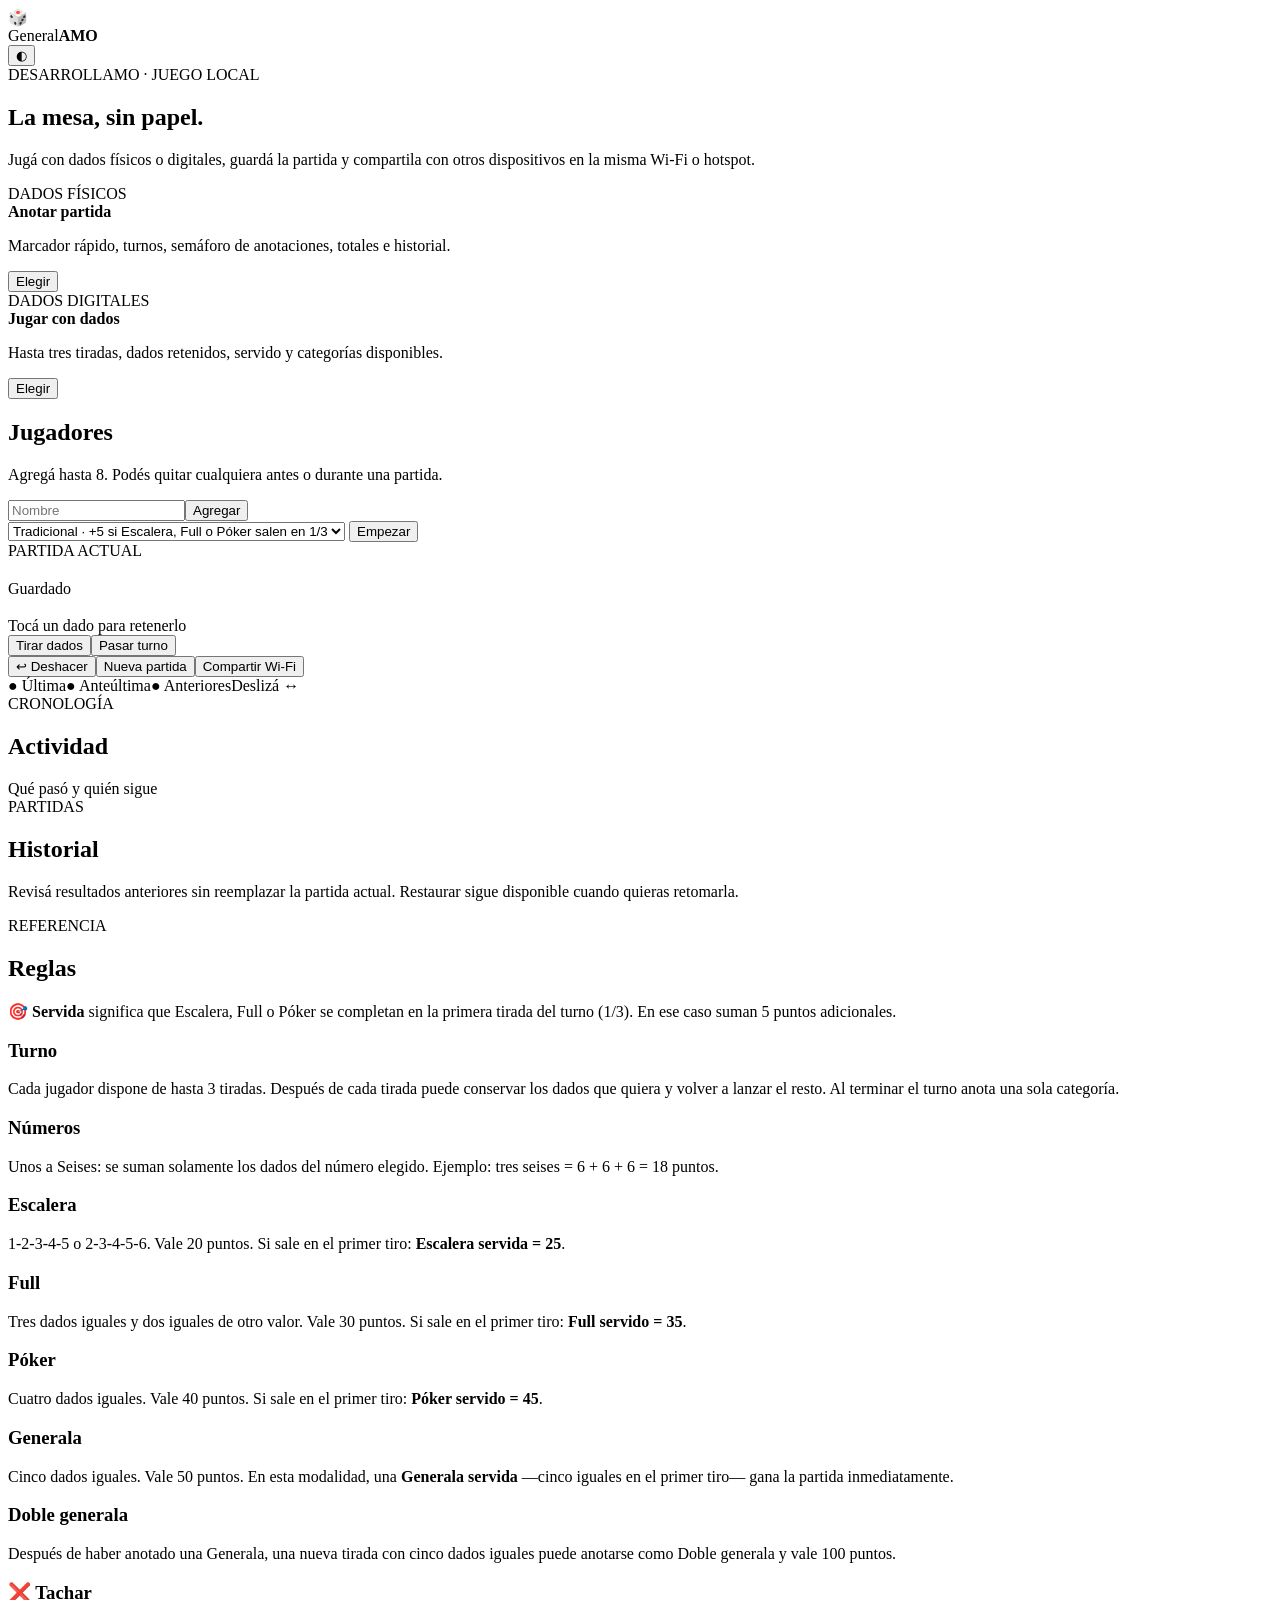
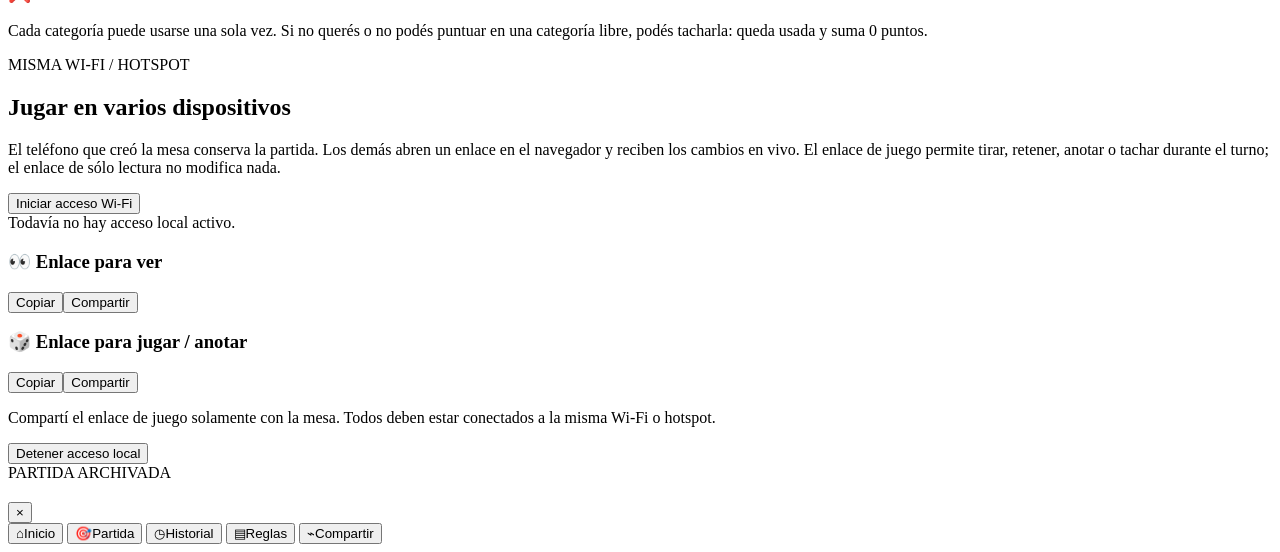
==== commit 7944594d: "GeneralAMO 0.1.12 · reorganizar interfaz y reglas" ====
--- a/app/src/main/assets/index.html
+++ b/app/src/main/assets/index.html
@@ -3,85 +3,132 @@
 <head>
 <meta charset="utf-8">
 <meta name="viewport" content="width=device-width,initial-scale=1,maximum-scale=1,user-scalable=no">
+<meta name="theme-color" content="#06111d">
 <title>GeneralAMO</title>
-<style>
-:root{font-family:Inter,ui-sans-serif,system-ui,-apple-system,sans-serif;--bg:#f2f6fb;--panel:#ffffff;--panel2:#eaf2fb;--panel3:#dfeaf6;--text:#0e2133;--muted:#667c90;--line:#d2dfeb;--cyan:#52cdf1;--pink:#ef6db4;--violet:#6a5bd6;--green:#43c884;--yellow:#f0bf35;--red:#e95d6c;--navy:#0a1a2a;--shadow:0 14px 34px rgba(7,19,31,.09);--glow:0 0 0 1px rgba(82,205,241,.12),0 18px 40px rgba(46,92,136,.12)}html[data-theme=dark]{--bg:#06111d;--panel:#0f2438;--panel2:#17314a;--panel3:#203e59;--text:#f7fbff;--muted:#9db2c5;--line:#294863;--navy:#020a12;--shadow:0 16px 40px rgba(0,0,0,.24);--glow:0 0 0 1px rgba(82,205,241,.10),0 20px 44px rgba(0,0,0,.24)}*{box-sizing:border-box}body{margin:0;background:radial-gradient(circle at 18% -10%,rgba(82,205,241,.10),transparent 30%),radial-gradient(circle at 92% 4%,rgba(239,109,180,.09),transparent 28%),var(--bg);color:var(--text);-webkit-tap-highlight-color:transparent}button,input,select{font:inherit}.shell{max-width:980px;margin:auto;padding:14px 12px 110px}.header{display:flex;align-items:center;justify-content:space-between;gap:12px;min-height:62px}.brandWrap{display:flex;align-items:center;gap:10px}.miniDie{width:40px;height:40px;border-radius:13px;background:linear-gradient(135deg,var(--cyan),var(--violet),var(--pink));display:grid;place-items:center;color:#08121c;font-size:23px;box-shadow:var(--shadow)}.brand{font-size:27px;font-weight:950;letter-spacing:-1px}.brand b{color:var(--pink)}.iconBtn,.btn{border:1px solid var(--line);background:var(--panel);color:var(--text);border-radius:15px;font-weight:850;min-height:44px}.iconBtn{width:46px;height:46px}.btn{padding:12px 15px}.primary{background:linear-gradient(135deg,var(--cyan),#68d8f5);color:#06111d;border-color:transparent;box-shadow:0 8px 22px rgba(82,205,241,.20)}.danger{color:var(--red)}.hero{margin:12px 0 16px;padding:25px;border-radius:29px;background:linear-gradient(135deg,#126984 0%,#4d54af 50%,#a93f81 100%);color:#fff;box-shadow:var(--shadow);position:relative;overflow:hidden}.hero:after{content:"";position:absolute;width:170px;height:170px;border-radius:50%;background:rgba(255,255,255,.08);right:-50px;top:-70px}.hero h1{font-size:42px;line-height:.98;letter-spacing:-1.8px;margin:5px 0 12px;max-width:620px}.hero p{font-size:16px;line-height:1.55;margin:0;opacity:.93;max-width:650px}.kicker{font-size:11px;font-weight:950;letter-spacing:1.2px;color:var(--cyan);text-transform:uppercase}.grid{display:grid;grid-template-columns:1fr 1fr;gap:12px}.card{background:var(--panel);border:1px solid var(--line);border-radius:23px;padding:18px;box-shadow:var(--shadow)}.mode{cursor:pointer;transition:.18s transform,.18s outline}.mode:active{transform:scale(.985)}.mode.active{outline:3px solid var(--cyan);box-shadow:var(--glow)}.mode strong{display:block;font-size:24px;margin:4px 0}.muted{color:var(--muted)}.setup{display:grid;grid-template-columns:1fr auto;gap:9px}.setup input,select{width:100%;background:var(--panel2);border:1px solid var(--line);color:var(--text);padding:13px;border-radius:14px}.players{display:flex;flex-wrap:wrap;gap:8px;margin:12px 0}.chip{display:flex;align-items:center;gap:7px;background:var(--panel2);padding:8px 8px 8px 12px;border-radius:999px;border:1px solid var(--line)}.chip button{width:29px;height:29px;border:0;border-radius:50%;background:rgba(233,93,108,.13);color:var(--red);font-weight:950}.row{display:flex;gap:9px;align-items:center;flex-wrap:wrap}.row.between{justify-content:space-between}.saved{margin-left:auto;color:var(--green);font-weight:850}.notice{margin:12px 0;padding:13px 15px;border-radius:15px;background:var(--panel2);color:var(--muted);border:1px solid var(--line)}.notice.good{color:var(--green)}.notice.warn{color:#d89920}.gameMeta{display:grid;grid-template-columns:repeat(3,minmax(0,1fr));gap:8px;margin:12px 0}.metaCard{padding:11px 12px;border-radius:17px;background:var(--panel);border:1px solid var(--line);box-shadow:var(--shadow)}.metaCard b{display:block;font-size:17px}.metaCard span{font-size:10px;color:var(--muted)}.diceWrap{margin:12px 0}.dice{display:grid;grid-template-columns:repeat(5,1fr);gap:9px}.die{aspect-ratio:1;border:1px solid var(--line);border-radius:20px;background:linear-gradient(145deg,var(--panel),var(--panel2));padding:10px;display:grid;grid-template:repeat(3,1fr)/repeat(3,1fr);align-items:center;justify-items:center;box-shadow:var(--shadow);transition:.15s}.die.held{outline:3px solid var(--pink);transform:translateY(-3px);box-shadow:0 10px 24px rgba(239,109,180,.22)}.pip{width:10px;height:10px;border-radius:50%;background:var(--text)}.preview{display:grid;grid-template-columns:repeat(2,1fr);gap:8px;margin-top:12px}.pick{border:1px solid var(--line);border-radius:15px;background:var(--panel2);color:var(--text);padding:11px;text-align:left;min-height:72px;position:relative}.pick b{display:block;font-size:22px;margin-top:3px}.pick small{display:block;margin-top:2px;color:var(--muted);font-weight:750}.pick:disabled{opacity:.45}.pick.used{opacity:1!important;color:#fff;border-color:transparent}.pick.mark-last{background:linear-gradient(135deg,#a9293f,#d8495b)}.pick.mark-prev{background:linear-gradient(135deg,#b57b13,#e5ae2f);color:#17202a}.pick.mark-old{background:linear-gradient(135deg,#247c54,#38a96e)}.scoreLegend{display:flex;gap:8px;flex-wrap:wrap;align-items:center;margin:12px 0 8px}.legendPill{font-size:10px;font-weight:850;border-radius:999px;padding:7px 10px;background:var(--panel);border:1px solid var(--line)}.legendPill.red{color:var(--red)}.legendPill.yellow{color:#c99513}.legendPill.green{color:var(--green)}.score{overflow:auto;border:1px solid var(--line);border-radius:21px;background:var(--panel);box-shadow:var(--shadow);overscroll-behavior-inline:contain}.score table{border-collapse:separate;border-spacing:0;width:max-content;min-width:100%;table-layout:fixed}.score th,.score td{padding:7px;border-right:1px solid var(--line);border-bottom:1px solid var(--line);text-align:center;min-width:96px;height:60px;background:var(--panel)}.score tr:last-child td{border-bottom:0}.score th:last-child,.score td:last-child{border-right:0}.score th{position:sticky;top:0;background:var(--panel2);z-index:3;font-size:12px}.score th:first-child,.score td:first-child{position:sticky;left:0;min-width:132px;max-width:132px;text-align:left;z-index:4}.score td:first-child{background:var(--panel)}.score th:first-child{background:var(--panel2);z-index:5}.scorePlayer{display:block;max-width:88px;overflow:hidden;text-overflow:ellipsis;white-space:nowrap;font-weight:900}.scoreTotal{display:block;font-size:10px;color:var(--muted);margin-top:3px}.cell{width:82px;min-height:42px;border:1px solid transparent;background:transparent;color:var(--text);text-align:center;font-weight:950;padding:9px 6px;border-radius:11px}.cell:not([readonly]):focus{outline:2px solid var(--cyan);background:var(--panel2)}.cell.filled{color:#fff}.cell.mark-last{background:#bd3349}.cell.mark-prev{background:#d5a320;color:#111820}.cell.mark-old{background:#2e9664}.cell[readonly]{cursor:default}.activity{display:grid;gap:7px}.activity div{padding:10px 12px;border-radius:12px;background:var(--panel2)}.view{display:none}.view.active{display:block}.bottom{position:fixed;left:0;right:0;bottom:0;background:color-mix(in srgb,var(--panel) 94%,transparent);border-top:1px solid var(--line);backdrop-filter:blur(16px);z-index:20}.bottomInner{max-width:980px;margin:auto;display:grid;grid-template-columns:repeat(5,1fr);padding:7px 7px max(7px,env(safe-area-inset-bottom))}.nav{border:0;background:transparent;color:var(--muted);padding:8px 3px;border-radius:15px;font-size:10px;font-weight:800}.nav span{display:block;font-size:20px;margin-bottom:2px}.nav.active{background:var(--panel2);color:var(--text)}.historyCard{margin:9px 0}.historyCard h3{margin:0 0 6px}.rules{display:grid;gap:10px}.rule h3{margin:0 0 6px}.shareBox code{display:block;white-space:normal;word-break:break-all;background:var(--panel2);padding:12px;border-radius:12px;margin:8px 0;color:var(--text)}.shareActions{display:grid;grid-template-columns:1fr 1fr;gap:8px}.badge{display:inline-flex;padding:7px 10px;border-radius:999px;background:var(--panel2);color:var(--cyan);font-weight:850;font-size:11px}.empty{text-align:center;padding:28px;color:var(--muted)}.sectionTitle{margin:0 0 4px;font-size:23px}.progressBar{height:7px;background:var(--panel2);border-radius:999px;overflow:hidden;margin-top:8px}.progressBar i{display:block;height:100%;background:linear-gradient(90deg,var(--cyan),var(--violet),var(--pink));border-radius:999px}.scrollHint{font-size:10px;color:var(--muted);margin-left:auto}@media(max-width:700px){.grid{grid-template-columns:1fr}.hero{padding:22px}.hero h1{font-size:37px}.shell{padding-left:10px;padding-right:10px}.preview{grid-template-columns:1fr 1fr}.card{padding:16px}.dice{gap:6px}.die{border-radius:16px;padding:7px}.pip{width:8px;height:8px}.gameMeta{grid-template-columns:repeat(3,1fr)}.score th,.score td{min-width:90px}.score th:first-child,.score td:first-child{min-width:118px;max-width:118px}.cell{width:74px}}@media(max-width:380px){.preview{grid-template-columns:1fr}.hero h1{font-size:34px}.gameMeta{grid-template-columns:1fr 1fr}.gameMeta .metaCard:last-child{grid-column:1/-1}}
-</style>
+<link rel="stylesheet" href="style.css">
 </head>
 <body>
 <main class="shell">
-<header class="header"><div class="brandWrap"><div class="miniDie" aria-hidden="true">🎲</div><div class="brand">General<b>AMO</b></div></div><button id="theme" class="iconBtn" aria-label="Cambiar tema">◐</button></header>
+<header class="header">
+  <div class="brandWrap"><div class="miniDie" aria-hidden="true">🎲</div><div class="brand">General<b>AMO</b></div></div>
+  <button id="theme" class="iconBtn" aria-label="Cambiar tema">◐</button>
+</header>
+
 <section id="view-home" class="view active">
-  <div class="hero"><div class="kicker" style="color:#bdefff">DESARROLLAMO · JUEGO LOCAL</div><h1>La mesa, sin papel.</h1><p>Usá dados físicos y sólo anotá, o jugá con dados digitales. La partida queda guardada en tu dispositivo y puede compartirse en la misma red.</p></div>
+  <div class="hero">
+    <div class="kicker light">DESARROLLAMO · JUEGO LOCAL</div>
+    <h1>La mesa, sin papel.</h1>
+    <p>Jugá con dados físicos o digitales, guardá la partida y compartila con otros dispositivos en la misma Wi‑Fi o hotspot.</p>
+  </div>
   <div class="grid">
-    <article class="card mode active" data-mode="scorekeeper"><div class="kicker">DADOS FÍSICOS</div><strong>Anotar partida</strong><p class="muted">Marcador rápido, semáforo de jugadas, totales e historial.</p><button class="btn primary">Elegir</button></article>
-    <article class="card mode" data-mode="digital"><div class="kicker">DADOS DIGITALES</div><strong>Jugar con dados</strong><p class="muted">Tres tiradas, retené dados y guardá una categoría por turno.</p><button class="btn primary">Elegir</button></article>
+    <article class="card mode active" data-mode="scorekeeper">
+      <div class="kicker">DADOS FÍSICOS</div><strong>Anotar partida</strong>
+      <p class="muted">Marcador rápido, turnos, semáforo de anotaciones, totales e historial.</p>
+      <button class="btn primary">Elegir</button>
+    </article>
+    <article class="card mode" data-mode="digital">
+      <div class="kicker">DADOS DIGITALES</div><strong>Jugar con dados</strong>
+      <p class="muted">Hasta tres tiradas, dados retenidos, servido y categorías disponibles.</p>
+      <button class="btn primary">Elegir</button>
+    </article>
   </div>
-  <article class="card" style="margin-top:12px"><h2 class="sectionTitle">Jugadores</h2><p class="muted" style="margin-top:0">Agregá hasta 8. Podés quitar cualquiera antes o durante una partida.</p><div class="setup"><input id="name" maxlength="24" autocomplete="off" placeholder="Nombre"><button id="add" class="btn primary">Agregar</button></div><div id="players" class="players"></div><div class="row"><select id="rules" style="flex:1"><option value="classic">Generala clásica</option><option value="served">Clásica · bonus servida</option></select><button id="start" class="btn primary">Empezar</button></div></article>
+  <article class="card setupCard">
+    <h2 class="sectionTitle">Jugadores</h2>
+    <p class="muted top0">Agregá hasta 8. Podés quitar cualquiera antes o durante una partida.</p>
+    <div class="setup"><input id="name" maxlength="24" autocomplete="off" placeholder="Nombre"><button id="add" class="btn primary">Agregar</button></div>
+    <div id="players" class="players"></div>
+    <div class="row">
+      <select id="rules" class="grow">
+        <option value="served">Tradicional · +5 si Escalera, Full o Póker salen en 1/3</option>
+        <option value="classic">Variante sin bonus servido</option>
+      </select>
+      <button id="start" class="btn primary">Empezar</button>
+    </div>
+  </article>
 </section>
+
 <section id="view-game" class="view">
-  <div class="row between"><div><div class="kicker">PARTIDA ACTUAL</div><h1 id="gameTitle" style="margin:3px 0"></h1></div><span id="state" class="saved">Guardado</span></div>
+  <div class="row between">
+    <div><div class="kicker">PARTIDA ACTUAL</div><h1 id="gameTitle" class="pageTitle compact"></h1></div>
+    <span id="state" class="saved">Guardado</span>
+  </div>
   <div id="gameMeta" class="gameMeta"></div>
-  <div id="gameNotice" class="notice good" style="display:none"></div>
-  <article id="digitalPanel" class="card diceWrap" style="display:none"><div class="row between"><div><h2 id="turn" style="margin:0"></h2><span id="throws" class="muted"></span></div><span class="badge">Tocá un dado para retenerlo</span></div><div id="dice" class="dice" style="margin-top:14px"></div><div class="row" style="margin-top:12px"><button id="roll" class="btn primary">Tirar dados</button><button id="skip" class="btn">Pasar turno</button></div><div id="preview" class="preview"></div></article>
-  <div class="row" style="margin:12px 0"><button id="undo" class="btn">Deshacer</button><button id="newGame" class="btn">Nueva partida</button><button id="shareQuick" class="btn">Compartir Wi‑Fi</button></div>
-  <div class="scoreLegend"><span class="legendPill red">● Última</span><span class="legendPill yellow">● Anteúltima</span><span class="legendPill green">● Anteriores</span><span class="scrollHint">Deslizá la tabla si hay muchos jugadores ↔</span></div>
+  <div id="gameNotice" class="notice good hidden"></div>
+  <article id="gameResult" class="resultCard hidden"></article>
+
+  <article id="digitalPanel" class="card diceWrap hidden">
+    <div class="row between">
+      <div><h2 id="turn" class="top0 bottom0"></h2><span id="throws" class="muted"></span></div>
+      <span class="badge">Tocá un dado para retenerlo</span>
+    </div>
+    <div id="dice" class="dice"></div>
+    <div class="row actionRow"><button id="roll" class="btn primary">Tirar dados</button><button id="skip" class="btn">Pasar turno</button></div>
+    <div id="preview" class="preview"></div>
+  </article>
+
+  <div class="row gameActions"><button id="undo" class="btn">↩ Deshacer</button><button id="newGame" class="btn">Nueva partida</button><button id="shareQuick" class="btn">Compartir Wi‑Fi</button></div>
+  <div class="scoreLegend"><span class="legendPill red">● Última</span><span class="legendPill yellow">● Anteúltima</span><span class="legendPill green">● Anteriores</span><span class="scrollHint">Deslizá ↔</span></div>
   <div class="score"><table id="table"></table></div>
-  <article class="card" style="margin-top:12px"><h2 class="sectionTitle">Actividad</h2><div id="activity" class="activity"></div></article>
+
+  <article class="card activityCard">
+    <div class="row between"><div><div class="kicker">CRONOLOGÍA</div><h2 class="sectionTitle">Actividad</h2></div><span class="muted small">Qué pasó y quién sigue</span></div>
+    <div id="activity" class="activity"></div>
+  </article>
 </section>
-<section id="view-history" class="view"><div class="kicker">PARTIDAS</div><h1>Historial</h1><p class="muted">Las partidas que reemplazás se guardan acá y pueden restaurarse.</p><div id="historyList"></div></section>
-<section id="view-rules" class="view"><div class="kicker">REFERENCIA RÁPIDA</div><h1>Reglas</h1><div class="rules"><article class="card rule"><h3>Números</h3><p class="muted">Se suman solamente los dados del número elegido. Ejemplo: tres seises = 18.</p></article><article class="card rule"><h3>Escalera</h3><p class="muted">1‑2‑3‑4‑5 o 2‑3‑4‑5‑6. Vale 20; con bonus servida, 25.</p></article><article class="card rule"><h3>Full</h3><p class="muted">Tres dados iguales y dos de otro valor. Vale 30; servida, 35.</p></article><article class="card rule"><h3>Póker</h3><p class="muted">Cuatro o cinco dados iguales. Vale 40; servida, 45.</p></article><article class="card rule"><h3>Generala</h3><p class="muted">Cinco dados iguales. Vale 50. Doble generala vale 100 en este preset.</p></article></div></section>
-<section id="view-share" class="view"><div class="kicker">MISMA WI‑FI / HOTSPOT</div><h1>Compartir partida</h1><p class="muted">El teléfono que creó la mesa sigue siendo la fuente principal. Podés dar un enlace sólo para mirar y otro distinto para editar puntos.</p><article class="card shareBox"><button id="startShare" class="btn primary" style="width:100%">Iniciar acceso Wi‑Fi</button><div id="shareStatus" class="notice">Todavía no hay acceso local activo.</div><div id="shareLinks" style="display:none"><h3>👀 Enlace para ver</h3><code id="viewerUrl"></code><div class="shareActions"><button class="btn" id="copyViewer">Copiar</button><button class="btn" id="sendViewer">Compartir</button></div><h3>✏️ Enlace para editar</h3><code id="editorUrl"></code><div class="shareActions"><button class="btn" id="copyEditor">Copiar</button><button class="btn" id="sendEditor">Compartir</button></div><p class="muted">Compartí el enlace de edición solamente con quienes puedan anotar. Todos deben estar conectados a la misma Wi‑Fi o hotspot.</p><button class="btn danger" id="stopShare">Detener acceso local</button></div></article></section>
+
+<section id="view-history" class="view">
+  <div class="kicker">PARTIDAS</div><h1 class="pageTitle">Historial</h1>
+  <p class="muted">Revisá resultados anteriores sin reemplazar la partida actual. Restaurar sigue disponible cuando quieras retomarla.</p>
+  <div id="historyList"></div>
+</section>
+
+<section id="view-rules" class="view">
+  <div class="kicker">REFERENCIA</div><h1 class="pageTitle">Reglas</h1>
+  <article class="notice ruleIntro"><b>🎯 Servida</b> significa que Escalera, Full o Póker se completan en la primera tirada del turno (1/3). En ese caso suman 5 puntos adicionales.</article>
+  <div class="rules">
+    <article class="card rule"><h3>Turno</h3><p class="muted">Cada jugador dispone de hasta 3 tiradas. Después de cada tirada puede conservar los dados que quiera y volver a lanzar el resto. Al terminar el turno anota una sola categoría.</p></article>
+    <article class="card rule"><h3>Números</h3><p class="muted">Unos a Seises: se suman solamente los dados del número elegido. Ejemplo: tres seises = 6 + 6 + 6 = 18 puntos.</p></article>
+    <article class="card rule"><h3>Escalera</h3><p class="muted">1‑2‑3‑4‑5 o 2‑3‑4‑5‑6. Vale 20 puntos. Si sale en el primer tiro: <b>Escalera servida = 25</b>.</p></article>
+    <article class="card rule"><h3>Full</h3><p class="muted">Tres dados iguales y dos iguales de otro valor. Vale 30 puntos. Si sale en el primer tiro: <b>Full servido = 35</b>.</p></article>
+    <article class="card rule"><h3>Póker</h3><p class="muted">Cuatro dados iguales. Vale 40 puntos. Si sale en el primer tiro: <b>Póker servido = 45</b>.</p></article>
+    <article class="card rule"><h3>Generala</h3><p class="muted">Cinco dados iguales. Vale 50 puntos. En esta modalidad, una <b>Generala servida</b> —cinco iguales en el primer tiro— gana la partida inmediatamente.</p></article>
+    <article class="card rule"><h3>Doble generala</h3><p class="muted">Después de haber anotado una Generala, una nueva tirada con cinco dados iguales puede anotarse como Doble generala y vale 100 puntos.</p></article>
+    <article class="card rule"><h3>❌ Tachar</h3><p class="muted">Cada categoría puede usarse una sola vez. Si no querés o no podés puntuar en una categoría libre, podés tacharla: queda usada y suma 0 puntos.</p></article>
+  </div>
+</section>
+
+<section id="view-share" class="view">
+  <div class="kicker">MISMA WI‑FI / HOTSPOT</div><h1 class="pageTitle">Jugar en varios dispositivos</h1>
+  <p class="muted">El teléfono que creó la mesa conserva la partida. Los demás abren un enlace en el navegador y reciben los cambios en vivo. El enlace de juego permite tirar, retener, anotar o tachar durante el turno; el enlace de sólo lectura no modifica nada.</p>
+  <article class="card shareBox">
+    <button id="startShare" class="btn primary full">Iniciar acceso Wi‑Fi</button>
+    <div id="shareStatus" class="notice">Todavía no hay acceso local activo.</div>
+    <div id="shareLinks" class="hidden">
+      <h3>👀 Enlace para ver</h3><code id="viewerUrl"></code>
+      <div class="shareActions"><button class="btn" id="copyViewer">Copiar</button><button class="btn" id="sendViewer">Compartir</button></div>
+      <h3>🎲 Enlace para jugar / anotar</h3><code id="editorUrl"></code>
+      <div class="shareActions"><button class="btn" id="copyEditor">Copiar</button><button class="btn" id="sendEditor">Compartir</button></div>
+      <p class="muted">Compartí el enlace de juego solamente con la mesa. Todos deben estar conectados a la misma Wi‑Fi o hotspot.</p>
+      <button class="btn danger" id="stopShare">Detener acceso local</button>
+    </div>
+  </article>
+</section>
 </main>
-<nav class="bottom"><div class="bottomInner"><button class="nav active" data-view="home"><span>⌂</span>Inicio</button><button class="nav" data-view="game"><span>🎯</span>Partida</button><button class="nav" data-view="history"><span>◷</span>Historial</button><button class="nav" data-view="rules"><span>▤</span>Reglas</button><button class="nav" data-view="share"><span>⌁</span>Compartir</button></div></nav>
-<script>
-const C=[['1','Unos'],['2','Doses'],['3','Treses'],['4','Cuatros'],['5','Cincos'],['6','Seises'],['straight','Escalera'],['full','Full'],['poker','Póker'],['generala','Generala'],['double','Doble generala']];
-const K='generalamo.state.v2',OLD='generalamo.v0.1',HK='generalamo.history.v1',THEME='generalamo.theme';
-const $=id=>document.getElementById(id);let selectedMode='scorekeeper',activeView='home',shareInfo=null;
-function fresh(players=[]){const id=Date.now();const ps=players.map((p,i)=>({id:p.id||('p'+id+i),name:p.name||String(p)}));const scores={};ps.forEach(p=>scores[p.id]={});return{schema:2,title:'Partida '+new Date().toLocaleDateString(),mode:selectedMode,players:ps,scores,events:[],turn:0,dice:[1,1,1,1,1],held:[false,false,false,false,false],throws:0,rule:'classic',startedAt:Date.now()}}
-function normalize(s){if(!s||typeof s!=='object')return fresh();s.schema=2;s.players=Array.isArray(s.players)?s.players:[];s.scores=s.scores||{};s.events=Array.isArray(s.events)?s.events:[];s.turn=Math.max(0,Math.min(Number(s.turn)||0,Math.max(0,s.players.length-1)));s.dice=Array.isArray(s.dice)&&s.dice.length===5?s.dice:[1,1,1,1,1];s.held=Array.isArray(s.held)&&s.held.length===5?s.held:[false,false,false,false,false];s.throws=Math.max(0,Math.min(3,Number(s.throws)||0));s.rule=s.rule||'classic';s.title=s.title||'Partida';s.players.forEach(p=>{if(!s.scores[p.id])s.scores[p.id]={}});return s}
-function load(){for(const key of [K,OLD]){try{const raw=localStorage.getItem(key);if(raw){const state=normalize(JSON.parse(raw));if(key===OLD)localStorage.setItem(K,JSON.stringify(state));return state}}catch{}}return fresh()}
-let g=load();
-function histories(){try{return JSON.parse(localStorage.getItem(HK)||'[]')}catch{return[]}}
-function saveHistory(list){localStorage.setItem(HK,JSON.stringify(list.slice(0,20)))}
-function safe(s){return String(s??'').replace(/[&<>"']/g,m=>({'&':'&amp;','<':'&lt;','>':'&gt;','"':'&quot;',"'":'&#39;'}[m]))}
-function event(text,data={}){g.events.push({t:Date.now(),text,...data});g.events=g.events.slice(-160)}
-function save(){g=normalize(g);localStorage.setItem(K,JSON.stringify(g));$('state').textContent='Guardado';if(window.GeneralAMONative&&shareInfo)try{GeneralAMONative.updateSharedState(JSON.stringify(g))}catch{}}
-function total(pid){return C.reduce((sum,[cat])=>sum+(Number(g.scores[pid]?.[cat])||0),0)}
-function hasScores(){return g.players.some(p=>Object.keys(g.scores[p.id]||{}).length)}
-function filledCount(){return g.players.reduce((n,p)=>n+Object.keys(g.scores[p.id]||{}).length,0)}
-function showNotice(text){const n=$('gameNotice');n.textContent=text;n.style.display='block';clearTimeout(showNotice.t);showNotice.t=setTimeout(()=>n.style.display='none',2600)}
-function archiveCurrent(){if(!g.players.length||!hasScores())return;const copy=JSON.parse(JSON.stringify(g));copy.endedAt=Date.now();copy.totals=Object.fromEntries(copy.players.map(p=>[p.id,total(p.id)]));const list=histories();list.unshift(copy);saveHistory(list)}
-function renderPlayers(){if(!g.players.length){$('players').innerHTML='<span class="muted">Agregá entre 1 y 8 jugadores.</span>';return}$('players').innerHTML=g.players.map(p=>`<span class="chip">${safe(p.name)} <button data-remove="${p.id}" aria-label="Eliminar ${safe(p.name)}">×</button></span>`).join('');document.querySelectorAll('[data-remove]').forEach(b=>b.onclick=e=>{e.stopPropagation();removePlayer(b.dataset.remove)})}
-function addPlayer(){const n=$('name').value.trim();if(!n||g.players.length>=8)return;const id='p'+Date.now()+Math.floor(Math.random()*99);g.players.push({id,name:n});g.scores[id]={};$('name').value='';event('Jugador agregado',{type:'player-add',pid:id});save();renderPlayers()}
-function removePlayer(pid){const p=g.players.find(x=>x.id===pid);if(!p)return;const used=Object.keys(g.scores[pid]||{}).length;if(used&&!confirm(`¿Eliminar a ${p.name} y sus ${used} anotaciones?`))return;g.players=g.players.filter(x=>x.id!==pid);delete g.scores[pid];if(g.turn>=g.players.length)g.turn=Math.max(0,g.players.length-1);event('Jugador eliminado',{type:'player-remove',pid});save();renderPlayers();if(activeView==='game')renderGame()}
-function counts(){const c=[0,0,0,0,0,0,0];g.dice.forEach(v=>c[v]++);return c}
-function diceScore(cat){const c=counts(),unique=[...new Set(g.dice)].sort().join(''),groups=c.filter(Boolean).sort((a,b)=>a-b),served=g.rule==='served'&&g.throws===1;let v=0;if(/^[1-6]$/.test(cat))v=c[+cat]*(+cat);else if(cat==='straight')v=(unique==='12345'||unique==='23456')?20:0;else if(cat==='full')v=groups.join(',')==='2,3'?30:0;else if(cat==='poker')v=groups.some(n=>n>=4)?40:0;else if(cat==='generala')v=groups.includes(5)?50:0;else if(cat==='double')v=groups.includes(5)?100:0;if(served&&['straight','full','poker'].includes(cat)&&v)v+=5;return v}
-function recordScore(pid,cat,value,source='local'){const prev=Object.prototype.hasOwnProperty.call(g.scores[pid]||{},cat)?g.scores[pid][cat]:null;if(!g.scores[pid])g.scores[pid]={};if(value===null||value==='')delete g.scores[pid][cat];else g.scores[pid][cat]=Math.max(0,Math.min(999,Number(value)||0));event(source==='remote'?'Puntaje actualizado desde Wi‑Fi':'Puntaje actualizado',{type:'score',pid,cat,prev,next:g.scores[pid][cat]??null,source});save()}
-function nextTurn(){if(!g.players.length)return;g.turn=(g.turn+1)%g.players.length;g.dice=[1,1,1,1,1];g.held=[false,false,false,false,false];g.throws=0;save()}
-function commitDigital(cat){const p=g.players[g.turn];if(!p||Object.prototype.hasOwnProperty.call(g.scores[p.id]||{},cat))return;const value=diceScore(cat);recordScore(p.id,cat,value);const who=p.name;nextTurn();renderGame();showNotice(`${who}: ${C.find(x=>x[0]===cat)[1]} = ${value} · turno de ${g.players[g.turn]?.name||'—'}`)}
-function scoreRecency(pid){const current=g.scores[pid]||{},seen=new Set(),rank=[];for(let i=g.events.length-1;i>=0;i--){const e=g.events[i];if(e.type!=='score'||e.pid!==pid||!Object.prototype.hasOwnProperty.call(current,e.cat)||seen.has(e.cat))continue;seen.add(e.cat);rank.push(e.cat)}return rank}
-function recencyClass(pid,cat){if(!Object.prototype.hasOwnProperty.call(g.scores[pid]||{},cat))return'';const rank=scoreRecency(pid),i=rank.indexOf(cat);if(i===0)return'mark-last';if(i===1)return'mark-prev';return'mark-old'}
-function pipPositions(v){return{1:[5],2:[1,9],3:[1,5,9],4:[1,3,7,9],5:[1,3,5,7,9],6:[1,3,4,6,7,9]}[v]||[]}
-function dieHtml(v,i){const set=new Set(pipPositions(v));let cells='';for(let p=1;p<=9;p++)cells+=set.has(p)?'<i class="pip"></i>':'<i></i>';return `<button class="die ${g.held[i]?'held':''}" data-die="${i}" aria-label="Dado ${i+1}: ${v}">${cells}</button>`}
-function renderDice(){const p=g.players[g.turn];$('turn').textContent=p?`Turno: ${p.name}`:'Sin jugadores';$('throws').textContent=`${g.throws} / 3 tiradas`;$('dice').innerHTML=g.dice.map(dieHtml).join('');document.querySelectorAll('[data-die]').forEach(b=>b.onclick=()=>{if(!g.throws)return;const i=Number(b.dataset.die);g.held[i]=!g.held[i];save();renderDice()});$('preview').innerHTML=C.map(([cat,label])=>{const used=p&&Object.prototype.hasOwnProperty.call(g.scores[p.id]||{},cat),stored=used?g.scores[p.id][cat]:null,cls=used?`used ${recencyClass(p.id,cat)}`:'';const value=used?stored:(g.throws?diceScore(cat):'—');const sub=used?'Ya anotado':(g.throws?'Puntaje posible':'Tirá los dados');return `<button class="pick ${cls}" data-pick="${cat}" ${!g.throws||used?'disabled':''}><span>${label}</span><b>${value}</b><small>${sub}</small></button>`}).join('');document.querySelectorAll('[data-pick]').forEach(b=>b.onclick=()=>commitDigital(b.dataset.pick))}
-function renderTable(){let h='<tr><th>Categoría</th>'+g.players.map(p=>`<th><span class="scorePlayer">${safe(p.name)}</span><span class="scoreTotal">${total(p.id)} pts</span></th>`).join('')+'</tr>';for(const[cat,label]of C){h+=`<tr><td>${label}</td>`+g.players.map(p=>{const used=Object.prototype.hasOwnProperty.call(g.scores[p.id]||{},cat),val=used?g.scores[p.id][cat]:'',cls=used?`filled ${recencyClass(p.id,cat)}`:'';return `<td><input class="cell ${cls}" ${g.mode==='digital'?'readonly':''} data-p="${p.id}" data-c="${cat}" inputmode="numeric" value="${val}" placeholder="—" aria-label="${safe(label)} de ${safe(p.name)}"></td>`}).join('')+'</tr>'}h+='<tr><td><b>TOTAL</b></td>'+g.players.map(p=>`<td><b>${total(p.id)}</b></td>`).join('')+'</tr>';$('table').innerHTML=h;$('table').style.minWidth=(132+Math.max(1,g.players.length)*96)+'px';if(g.mode==='scorekeeper')document.querySelectorAll('.cell').forEach(i=>i.onchange=()=>{recordScore(i.dataset.p,i.dataset.c,i.value);renderGame()})}
-function renderMeta(){const totalSlots=Math.max(1,g.players.length*C.length),filled=filledCount(),pct=Math.round(filled/totalSlots*100),current=g.players[g.turn]?.name||'—';$('gameMeta').innerHTML=`<div class="metaCard"><span>JUGADORES</span><b>${g.players.length}</b></div><div class="metaCard"><span>PROGRESO</span><b>${filled}/${totalSlots}</b><div class="progressBar"><i style="width:${pct}%"></i></div></div><div class="metaCard"><span>TURNO</span><b>${safe(current)}</b></div>`}
-function renderActivity(){$('activity').innerHTML=g.events.length?g.events.slice(-6).reverse().map(e=>`<div><b>${new Date(e.t).toLocaleTimeString([], {hour:'2-digit',minute:'2-digit'})}</b> · ${safe(e.text)}</div>`).join(''):'<div class="muted">Sin movimientos todavía.</div>'}
-function renderGame(){$('gameTitle').textContent=g.title;$('digitalPanel').style.display=g.mode==='digital'?'block':'none';renderMeta();renderTable();if(g.mode==='digital')renderDice();renderActivity()}
-function renderHistory(){const list=histories();$('historyList').innerHTML=list.length?list.map((x,i)=>{const winners=x.players.map(p=>({name:p.name,total:x.totals?.[p.id]??C.reduce((s,[c])=>s+(Number(x.scores?.[p.id]?.[c])||0),0)})).sort((a,b)=>b.total-a.total);return `<article class="card historyCard"><div class="kicker">${new Date(x.endedAt||x.startedAt).toLocaleString()}</div><h3>${safe(x.title||('Partida '+(i+1)))}</h3><p>${winners.map((w,j)=>`${j===0?'🏆 ':''}${safe(w.name)}: ${w.total}`).join(' · ')}</p><button class="btn" data-restore="${i}">Restaurar como partida actual</button></article>`}).join(''):'<div class="card empty">Todavía no hay partidas archivadas.</div>';document.querySelectorAll('[data-restore]').forEach(b=>b.onclick=()=>{const x=histories()[Number(b.dataset.restore)];if(!x)return;if(hasScores()&&!confirm('La partida actual se archivará antes de restaurar.'))return;archiveCurrent();g=normalize(JSON.parse(JSON.stringify(x)));g.endedAt=undefined;save();renderPlayers();renderGame();navigate('game')})}
-function navigate(view){activeView=view;document.querySelectorAll('.view').forEach(v=>v.classList.toggle('active',v.id==='view-'+view));document.querySelectorAll('.nav').forEach(n=>n.classList.toggle('active',n.dataset.view===view));if(view==='game')renderGame();if(view==='history')renderHistory();if(view==='share')renderShare()}
-function newGame(){if(hasScores()&&!confirm('¿Archivar esta partida y empezar una nueva?'))return;archiveCurrent();const keep=g.players.map(p=>({id:p.id,name:p.name}));g=fresh(keep);g.mode=selectedMode;save();renderPlayers();navigate('home')}
-function startGame(){if(!g.players.length){alert('Agregá al menos un jugador.');return}g.mode=selectedMode;g.rule=$('rules').value;event('Partida iniciada');save();renderGame();navigate('game')}
-function roll(){if(g.throws>=3||!g.players.length)return;g.dice=g.dice.map((v,i)=>g.held[i]?v:Math.floor(Math.random()*6)+1);g.throws++;event('Tirada de dados');save();renderGame()}
-function undo(){for(let i=g.events.length-1;i>=0;i--){const e=g.events[i];if(e.type==='score'){if(e.prev===null||e.prev===undefined)delete g.scores[e.pid][e.cat];else g.scores[e.pid][e.cat]=e.prev;g.events.splice(i,1);save();renderGame();showNotice('Última anotación deshecha');return}}showNotice('No hay una anotación para deshacer')}
-function renderShare(){if(shareInfo){$('shareLinks').style.display='block';$('viewerUrl').textContent=shareInfo.viewerUrl;$('editorUrl').textContent=shareInfo.editorUrl;$('shareStatus').textContent='Acceso local activo · la partida se actualiza automáticamente.';$('shareStatus').className='notice good'}}
-function startShare(){if(!window.GeneralAMONative){$('shareStatus').textContent='El acceso Wi‑Fi está disponible en la app Android instalada desde StoreAMO.';return}try{const r=JSON.parse(GeneralAMONative.startSharing(JSON.stringify(g)));if(!r.ok)throw new Error(r.error||'No se pudo iniciar');shareInfo=r;renderShare()}catch(e){$('shareStatus').textContent='No se pudo iniciar el acceso local: '+e.message;$('shareStatus').className='notice warn'}}
-function stopShare(){if(window.GeneralAMONative)try{GeneralAMONative.stopSharing()}catch{}shareInfo=null;$('shareLinks').style.display='none';$('shareStatus').textContent='Acceso local detenido.';$('shareStatus').className='notice'}
-function nativeCopy(text){if(window.GeneralAMONative)GeneralAMONative.copyText(text);else navigator.clipboard?.writeText(text)}function nativeShare(text){if(window.GeneralAMONative)GeneralAMONative.shareText(text);else nativeCopy(text)}
-window.applyRemoteScore=function(pid,cat,value){recordScore(pid,cat,value===null?null:Number(value),'remote');renderGame();showNotice('Puntaje recibido desde el enlace de edición')};
-document.querySelectorAll('.mode').forEach(m=>m.onclick=()=>{selectedMode=m.dataset.mode;document.querySelectorAll('.mode').forEach(x=>x.classList.toggle('active',x===m))});document.querySelectorAll('.nav').forEach(n=>n.onclick=()=>navigate(n.dataset.view));$('add').onclick=addPlayer;$('name').onkeydown=e=>{if(e.key==='Enter')addPlayer()};$('start').onclick=startGame;$('roll').onclick=roll;$('skip').onclick=()=>{nextTurn();renderGame();showNotice('Turno siguiente')};$('undo').onclick=undo;$('newGame').onclick=newGame;$('shareQuick').onclick=()=>navigate('share');$('startShare').onclick=startShare;$('stopShare').onclick=stopShare;$('copyViewer').onclick=()=>nativeCopy(shareInfo?.viewerUrl||'');$('copyEditor').onclick=()=>nativeCopy(shareInfo?.editorUrl||'');$('sendViewer').onclick=()=>nativeShare('GeneralAMO · ver partida\n'+(shareInfo?.viewerUrl||''));$('sendEditor').onclick=()=>nativeShare('GeneralAMO · editar partida\n'+(shareInfo?.editorUrl||''));
-function applyTheme(value){document.documentElement.dataset.theme=value==='dark'?'dark':'';localStorage.setItem(THEME,value)}const savedTheme=localStorage.getItem(THEME);applyTheme(savedTheme||((window.matchMedia&&matchMedia('(prefers-color-scheme: dark)').matches)?'dark':'light'));$('theme').onclick=()=>applyTheme(document.documentElement.dataset.theme==='dark'?'light':'dark');renderPlayers();$('rules').value=g.rule||'classic';selectedMode=g.mode||'scorekeeper';document.querySelectorAll('.mode').forEach(m=>m.classList.toggle('active',m.dataset.mode===selectedMode));if(g.players.length&&hasScores()){renderGame();navigate('game')}
-</script>
+
+<div id="historyOverlay" class="overlay hidden" role="dialog" aria-modal="true" aria-labelledby="historyTitle">
+  <div class="overlayCard">
+    <div class="row between"><div><div class="kicker">PARTIDA ARCHIVADA</div><h2 id="historyTitle" class="sectionTitle"></h2></div><button id="closeHistory" class="iconBtn" aria-label="Cerrar">×</button></div>
+    <div id="historySummary"></div>
+  </div>
+</div>
+
+<nav class="bottom"><div class="bottomInner">
+  <button class="nav active" data-view="home"><span>⌂</span>Inicio</button>
+  <button class="nav" data-view="game"><span>🎯</span>Partida</button>
+  <button class="nav" data-view="history"><span>◷</span>Historial</button>
+  <button class="nav" data-view="rules"><span>▤</span>Reglas</button>
+  <button class="nav" data-view="share"><span>⌁</span>Compartir</button>
+</div></nav>
+<script src="app.js"></script>
 </body>
 </html>
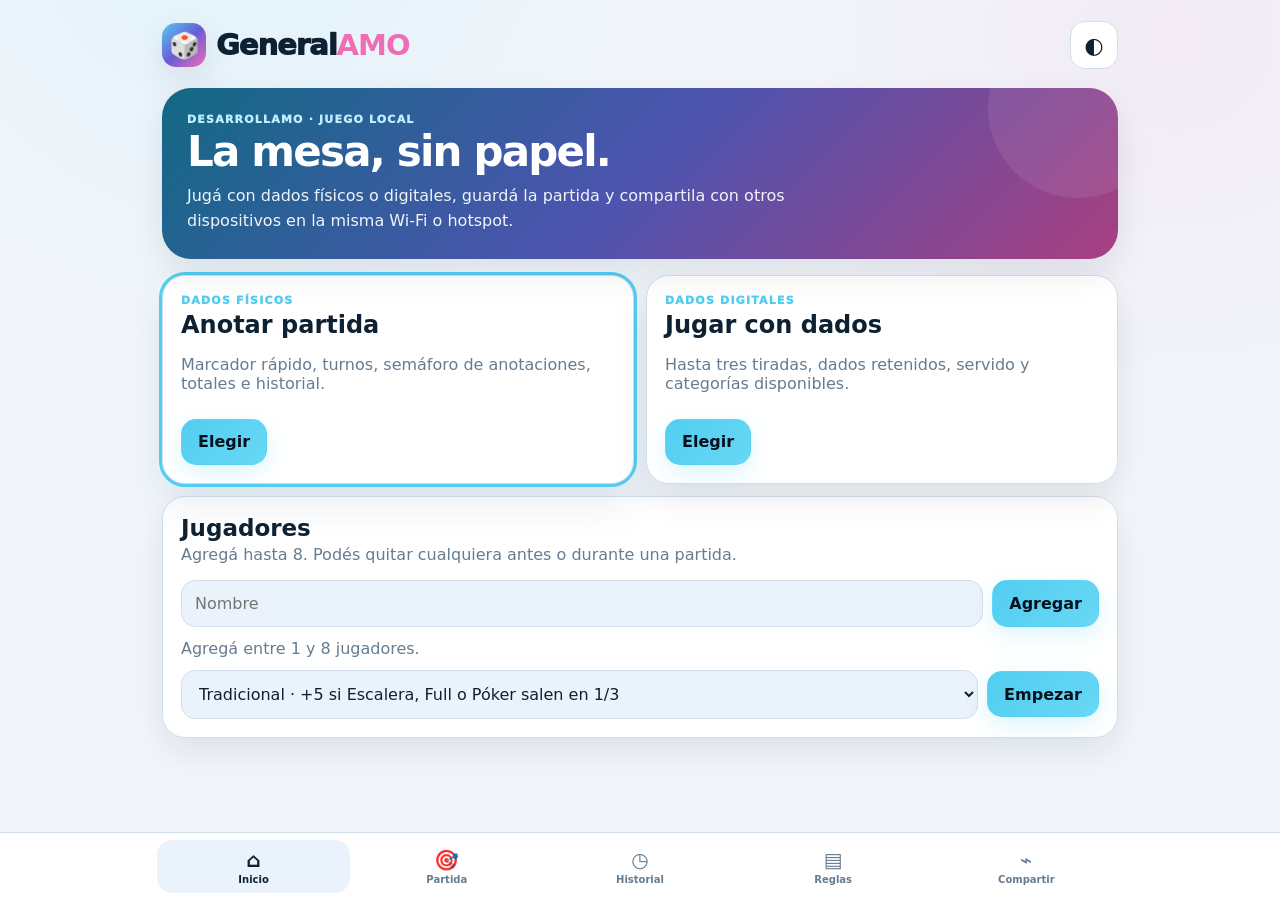
==== commit 1f5812dc: "GeneralAMO 0.1.13 · quitar pasar turno y cerrar reglas" ====
--- a/app/src/main/assets/index.html
+++ b/app/src/main/assets/index.html
@@ -6,6 +6,7 @@
 <meta name="theme-color" content="#06111d">
 <title>GeneralAMO</title>
 <link rel="stylesheet" href="style.css">
+<link rel="stylesheet" href="final.css">
 </head>
 <body>
 <main class="shell">
@@ -62,7 +63,7 @@
       <span class="badge">Tocá un dado para retenerlo</span>
     </div>
     <div id="dice" class="dice"></div>
-    <div class="row actionRow"><button id="roll" class="btn primary">Tirar dados</button><button id="skip" class="btn">Pasar turno</button></div>
+    <div class="row actionRow"><button id="roll" class="btn primary">Tirar dados</button><button id="skip" class="btn hidden" aria-hidden="true" tabindex="-1">Pasar turno</button></div>
     <div id="preview" class="preview"></div>
   </article>
 
@@ -86,7 +87,7 @@
   <div class="kicker">REFERENCIA</div><h1 class="pageTitle">Reglas</h1>
   <article class="notice ruleIntro"><b>🎯 Servida</b> significa que Escalera, Full o Póker se completan en la primera tirada del turno (1/3). En ese caso suman 5 puntos adicionales.</article>
   <div class="rules">
-    <article class="card rule"><h3>Turno</h3><p class="muted">Cada jugador dispone de hasta 3 tiradas. Después de cada tirada puede conservar los dados que quiera y volver a lanzar el resto. Al terminar el turno anota una sola categoría.</p></article>
+    <article class="card rule"><h3>Turno</h3><p class="muted">Cada jugador dispone de hasta 3 tiradas. Después de cada tirada puede conservar los dados que quiera y volver a lanzar el resto. El turno termina únicamente al anotar o tachar una categoría libre.</p></article>
     <article class="card rule"><h3>Números</h3><p class="muted">Unos a Seises: se suman solamente los dados del número elegido. Ejemplo: tres seises = 6 + 6 + 6 = 18 puntos.</p></article>
     <article class="card rule"><h3>Escalera</h3><p class="muted">1‑2‑3‑4‑5 o 2‑3‑4‑5‑6. Vale 20 puntos. Si sale en el primer tiro: <b>Escalera servida = 25</b>.</p></article>
     <article class="card rule"><h3>Full</h3><p class="muted">Tres dados iguales y dos iguales de otro valor. Vale 30 puntos. Si sale en el primer tiro: <b>Full servido = 35</b>.</p></article>
@@ -131,4 +132,4 @@
 </div></nav>
 <script src="app.js"></script>
 </body>
-</html>
+</html>
--- a/app/src/main/assets/style.css
+++ b/app/src/main/assets/style.css
@@ -0,0 +1,61 @@
+:root{
+  font-family:Inter,ui-sans-serif,system-ui,-apple-system,BlinkMacSystemFont,"Segoe UI",sans-serif;
+  --bg:#f2f6fb;--panel:#fff;--panel2:#eaf2fb;--panel3:#dfeaf6;--text:#0e2133;--muted:#667c90;
+  --line:#d2dfeb;--cyan:#52cdf1;--pink:#ef6db4;--violet:#6a5bd6;--green:#43c884;--yellow:#f0bf35;
+  --red:#e95d6c;--navy:#0a1a2a;--shadow:0 14px 34px rgba(7,19,31,.09);--glow:0 0 0 1px rgba(82,205,241,.12),0 18px 40px rgba(46,92,136,.12)
+}
+html[data-theme=dark]{--bg:#06111d;--panel:#0f2438;--panel2:#17314a;--panel3:#203e59;--text:#f7fbff;--muted:#9db2c5;--line:#294863;--navy:#020a12;--shadow:0 16px 40px rgba(0,0,0,.24);--glow:0 0 0 1px rgba(82,205,241,.10),0 20px 44px rgba(0,0,0,.24)}
+*{box-sizing:border-box}
+html,body{min-height:100%}
+body{margin:0;background:radial-gradient(circle at 18% -10%,rgba(82,205,241,.10),transparent 30%),radial-gradient(circle at 92% 4%,rgba(239,109,180,.09),transparent 28%),var(--bg);color:var(--text);-webkit-tap-highlight-color:transparent}
+button,input,select{font:inherit}
+button{touch-action:manipulation}
+.shell{max-width:980px;margin:auto;padding:14px 12px 112px}
+.header{display:flex;align-items:center;justify-content:space-between;gap:12px;min-height:62px}
+.brandWrap{display:flex;align-items:center;gap:10px}
+.miniDie{width:44px;height:44px;border-radius:14px;background:linear-gradient(135deg,var(--cyan),var(--violet),var(--pink));display:grid;place-items:center;color:#08121c;font-size:25px;box-shadow:var(--shadow)}
+.brand{font-size:29px;font-weight:950;letter-spacing:-1px}.brand b{color:var(--pink)}
+.iconBtn,.btn{border:1px solid var(--line);background:var(--panel);color:var(--text);border-radius:15px;font-weight:850;min-height:46px}
+.iconBtn{width:48px;height:48px;font-size:22px}.btn{padding:12px 16px}
+.primary{background:linear-gradient(135deg,var(--cyan),#68d8f5);color:#06111d;border-color:transparent;box-shadow:0 8px 22px rgba(82,205,241,.20)}
+.danger{color:var(--red)}.full{width:100%}.grow{flex:1}.hidden{display:none!important}.small{font-size:11px}.top0{margin-top:0}.bottom0{margin-bottom:0}
+.hero{margin:12px 0 16px;padding:25px;border-radius:29px;background:linear-gradient(135deg,#126984 0%,#4d54af 50%,#a93f81 100%);color:#fff;box-shadow:var(--shadow);position:relative;overflow:hidden}
+.hero:after{content:"";position:absolute;width:180px;height:180px;border-radius:50%;background:rgba(255,255,255,.08);right:-50px;top:-70px}
+.hero h1{font-size:42px;line-height:.98;letter-spacing:-1.8px;margin:5px 0 12px;max-width:620px}.hero p{font-size:16px;line-height:1.55;margin:0;opacity:.93;max-width:680px}
+.kicker{font-size:11px;font-weight:950;letter-spacing:1.2px;color:var(--cyan);text-transform:uppercase}.kicker.light{color:#bdefff}
+.pageTitle{font-size:40px;letter-spacing:-1.2px;margin:6px 0 12px}.pageTitle.compact{font-size:34px}
+.grid{display:grid;grid-template-columns:1fr 1fr;gap:12px}
+.card{background:var(--panel);border:1px solid var(--line);border-radius:23px;padding:18px;box-shadow:var(--shadow)}
+.setupCard,.activityCard{margin-top:12px}
+.mode{cursor:pointer;transition:.18s transform,.18s outline}.mode:active{transform:scale(.985)}.mode.active{outline:3px solid var(--cyan);box-shadow:var(--glow)}.mode strong{display:block;font-size:24px;margin:4px 0}.mode p{min-height:48px}
+.muted{color:var(--muted)}.setup{display:grid;grid-template-columns:1fr auto;gap:9px}.setup input,select{width:100%;background:var(--panel2);border:1px solid var(--line);color:var(--text);padding:13px;border-radius:14px}
+.players{display:flex;flex-wrap:wrap;gap:8px;margin:12px 0}.chip{display:flex;align-items:center;gap:7px;background:var(--panel2);padding:8px 8px 8px 12px;border-radius:999px;border:1px solid var(--line)}
+.chip button{width:30px;height:30px;border:0;border-radius:50%;background:rgba(233,93,108,.13);color:var(--red);font-weight:950}
+.row{display:flex;gap:9px;align-items:center;flex-wrap:wrap}.row.between{justify-content:space-between}.saved{margin-left:auto;color:var(--green);font-weight:850}
+.notice{margin:12px 0;padding:13px 15px;border-radius:15px;background:var(--panel2);color:var(--muted);border:1px solid var(--line);line-height:1.45}.notice.good{color:var(--green)}.notice.warn{color:#d89920}.ruleIntro{color:var(--text)}
+.gameMeta{display:grid;grid-template-columns:repeat(3,minmax(0,1fr));gap:8px;margin:12px 0}.metaCard{padding:11px 12px;border-radius:17px;background:var(--panel);border:1px solid var(--line);box-shadow:var(--shadow)}
+.metaCard b{display:block;font-size:17px;overflow:hidden;text-overflow:ellipsis;white-space:nowrap}.metaCard span{font-size:10px;color:var(--muted)}
+.progressBar{height:7px;background:var(--panel2);border-radius:999px;overflow:hidden;margin-top:8px}.progressBar i{display:block;height:100%;background:linear-gradient(90deg,var(--cyan),var(--violet),var(--pink));border-radius:999px}
+.resultCard{padding:20px;border-radius:24px;background:linear-gradient(135deg,rgba(82,205,241,.18),rgba(106,91,214,.32),rgba(239,109,180,.25));border:1px solid rgba(130,143,255,.35);box-shadow:var(--glow);margin:12px 0}
+.resultCard h2{font-size:29px;margin:0 0 8px}.resultCard .winner{font-size:22px;font-weight:900;margin:7px 0}.resultCard p{line-height:1.5;margin:6px 0}
+.diceWrap{margin:12px 0}.dice{display:grid;grid-template-columns:repeat(5,1fr);gap:9px;margin-top:14px}.die{aspect-ratio:1;border:1px solid var(--line);border-radius:20px;background:linear-gradient(145deg,var(--panel),var(--panel2));padding:10px;display:grid;grid-template:repeat(3,1fr)/repeat(3,1fr);align-items:center;justify-items:center;box-shadow:var(--shadow);transition:.15s}
+.die.held{outline:3px solid var(--pink);transform:translateY(-3px);box-shadow:0 10px 24px rgba(239,109,180,.22)}.die:disabled{opacity:.7}.pip{width:10px;height:10px;border-radius:50%;background:var(--text)}
+.actionRow,.gameActions{margin-top:12px}.preview{display:grid;grid-template-columns:repeat(2,1fr);gap:8px;margin-top:12px}.pick{border:1px solid var(--line);border-radius:15px;background:var(--panel2);color:var(--text);padding:11px;text-align:left;min-height:78px;position:relative}
+.pick b{display:block;font-size:22px;margin-top:3px}.pick small{display:block;margin-top:2px;color:var(--muted);font-weight:750}.pick:disabled{opacity:.45}.pick.used{opacity:1!important;color:#fff;border-color:transparent}.pick.zero:not(.used){border-color:rgba(233,93,108,.5)}.pick.zero:not(.used) b{color:var(--red);font-size:17px}
+.pick.mark-last{background:linear-gradient(135deg,#a9293f,#d8495b)}.pick.mark-prev{background:linear-gradient(135deg,#b57b13,#e5ae2f);color:#17202a}.pick.mark-old{background:linear-gradient(135deg,#247c54,#38a96e)}
+.scoreLegend{display:flex;gap:8px;flex-wrap:wrap;align-items:center;margin:12px 0 8px}.legendPill{font-size:10px;font-weight:850;border-radius:999px;padding:7px 10px;background:var(--panel);border:1px solid var(--line)}.legendPill.red{color:var(--red)}.legendPill.yellow{color:#c99513}.legendPill.green{color:var(--green)}.scrollHint{font-size:10px;color:var(--muted);margin-left:auto}
+.score{overflow:auto;border:1px solid var(--line);border-radius:21px;background:var(--panel);box-shadow:var(--shadow);overscroll-behavior-inline:contain}.score table{border-collapse:separate;border-spacing:0;width:max-content;min-width:100%;table-layout:fixed}
+.score th,.score td{padding:7px;border-right:1px solid var(--line);border-bottom:1px solid var(--line);text-align:center;min-width:96px;height:60px;background:var(--panel)}.score tr:last-child td{border-bottom:0}.score th:last-child,.score td:last-child{border-right:0}
+.score th{position:sticky;top:0;background:var(--panel2);z-index:3;font-size:12px}.score th:first-child,.score td:first-child{position:sticky;left:0;min-width:132px;max-width:132px;text-align:left;z-index:4}.score td:first-child{background:var(--panel)}.score th:first-child{background:var(--panel2);z-index:5}
+.scorePlayer{display:block;max-width:88px;overflow:hidden;text-overflow:ellipsis;white-space:nowrap;font-weight:900}.scoreTotal{display:block;font-size:10px;color:var(--muted);margin-top:3px}
+.cell{width:82px;min-height:42px;border:1px solid transparent;background:transparent;color:var(--text);text-align:center;font-weight:950;padding:9px 6px;border-radius:11px}.cell:not([readonly]):focus{outline:2px solid var(--cyan);background:var(--panel2)}.cell.filled{color:#fff}.cell.zeroFilled{box-shadow:inset 0 0 0 2px rgba(255,255,255,.35)}.cell.mark-last{background:#bd3349}.cell.mark-prev{background:#d5a320;color:#111820}.cell.mark-old{background:#2e9664}.cell[readonly]{cursor:default}
+.activity{display:grid;gap:8px;margin-top:12px}.activityItem{display:grid;grid-template-columns:36px 1fr;gap:10px;align-items:start;padding:11px 12px;border-radius:14px;background:var(--panel2)}.activityIcon{width:34px;height:34px;border-radius:11px;background:var(--panel3);display:grid;place-items:center}.activityItem b{display:block}.activityItem small{display:block;color:var(--muted);margin-top:2px}
+.view{display:none}.view.active{display:block}.bottom{position:fixed;left:0;right:0;bottom:0;background:color-mix(in srgb,var(--panel) 94%,transparent);border-top:1px solid var(--line);backdrop-filter:blur(16px);z-index:20}.bottomInner{max-width:980px;margin:auto;display:grid;grid-template-columns:repeat(5,1fr);padding:7px 7px max(7px,env(safe-area-inset-bottom))}
+.nav{border:0;background:transparent;color:var(--muted);padding:8px 3px;border-radius:15px;font-size:10px;font-weight:800}.nav span{display:block;font-size:20px;margin-bottom:2px}.nav.active{background:var(--panel2);color:var(--text)}
+.historyCard{margin:9px 0}.historyCard h3{margin:0 0 6px}.historyActions{display:flex;gap:8px;flex-wrap:wrap}.historyActions .btn{flex:1}.historyPodium{font-weight:850}.rules{display:grid;gap:10px}.rule h3{margin:0 0 7px;font-size:23px}.rule p{line-height:1.55;margin:0}
+.shareBox code{display:block;white-space:normal;word-break:break-all;background:var(--panel2);padding:12px;border-radius:12px;margin:8px 0;color:var(--text)}.shareActions{display:grid;grid-template-columns:1fr 1fr;gap:8px}
+.badge{display:inline-flex;padding:7px 10px;border-radius:999px;background:var(--panel2);color:var(--cyan);font-weight:850;font-size:11px}.empty{text-align:center;padding:28px;color:var(--muted)}.sectionTitle{margin:0 0 4px;font-size:23px}
+.overlay{position:fixed;inset:0;z-index:80;background:rgba(0,7,13,.72);backdrop-filter:blur(10px);padding:18px;overflow:auto;display:flex;align-items:flex-start;justify-content:center}.overlayCard{width:min(900px,100%);margin:auto;background:var(--bg);border:1px solid var(--line);border-radius:26px;padding:18px;box-shadow:0 30px 90px rgba(0,0,0,.45)}
+.summaryHero{margin:12px 0;padding:16px;border-radius:18px;background:linear-gradient(135deg,var(--panel2),var(--panel));border:1px solid var(--line)}.summaryHero .winner{font-size:22px;font-weight:950}.summaryTable{overflow:auto;border:1px solid var(--line);border-radius:16px;margin-top:12px}.summaryTable table{border-collapse:collapse;min-width:620px;width:100%}.summaryTable th,.summaryTable td{padding:9px;border:1px solid var(--line);text-align:center}.summaryTable th:first-child,.summaryTable td:first-child{text-align:left;position:sticky;left:0;background:var(--panel)}
+@media(max-width:700px){.grid{grid-template-columns:1fr}.hero{padding:22px}.hero h1{font-size:37px}.shell{padding-left:10px;padding-right:10px}.preview{grid-template-columns:1fr 1fr}.card{padding:16px}.dice{gap:6px}.die{border-radius:16px;padding:7px}.pip{width:8px;height:8px}.gameMeta{grid-template-columns:repeat(3,1fr)}.score th,.score td{min-width:90px}.score th:first-child,.score td:first-child{min-width:118px;max-width:118px}.cell{width:74px}.pageTitle{font-size:36px}.historyActions{display:grid;grid-template-columns:1fr}}
+@media(max-width:390px){.preview{grid-template-columns:1fr}.hero h1{font-size:34px}.gameMeta{grid-template-columns:1fr 1fr}.gameMeta .metaCard:last-child{grid-column:1/-1}.brand{font-size:26px}.miniDie{width:40px;height:40px}.pageTitle{font-size:34px}.gameActions .btn{flex:1}.dice{gap:4px}.die{padding:5px}}
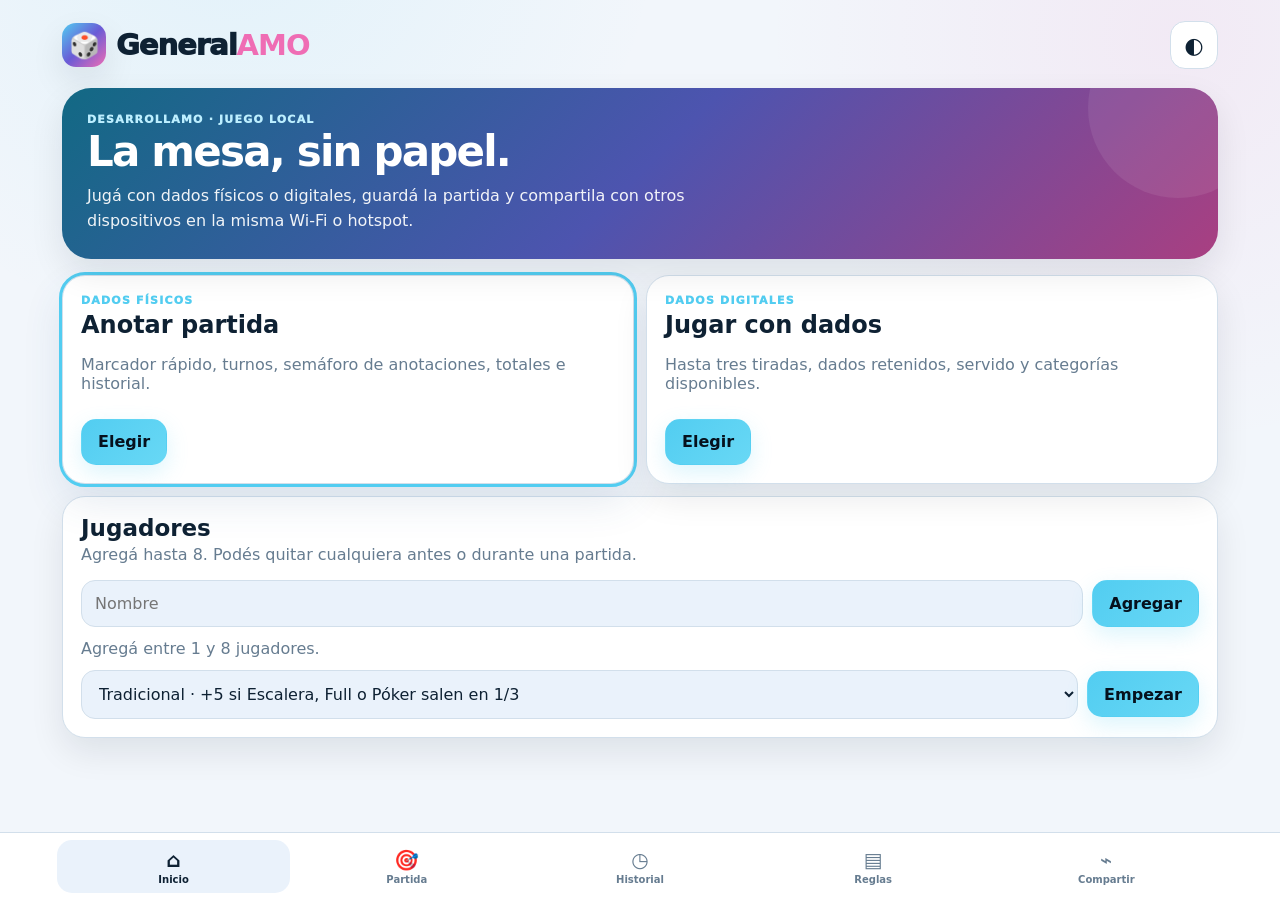
==== commit 0fb9ddad: "feat: load constrained score picker" ====
--- a/app/src/main/assets/index.html
+++ b/app/src/main/assets/index.html
@@ -131,5 +131,6 @@
   <button class="nav" data-view="share"><span>⌁</span>Compartir</button>
 </div></nav>
 <script src="app.js"></script>
+<script src="score-dialog.js"></script>
 </body>
 </html>
--- a/app/src/main/assets/final.css
+++ b/app/src/main/assets/final.css
@@ -0,0 +1,102 @@
+/* GeneralAMO 0.1.13 · cierre responsive y contraste de anotaciones */
+
+/* La Generala no permite “pasar” sin usar una categoría. Se conserva el nodo
+   sólo para compatibilidad con el JS de versiones anteriores, pero no existe en UI. */
+#skip{display:none!important}
+
+/* Dados: tamaño estable en escritorio/tablet y distribución fluida en móvil. */
+.dice{
+  grid-template-columns:repeat(5,minmax(72px,108px));
+  justify-content:center;
+  align-items:center;
+  max-width:620px;
+  margin-left:auto;
+  margin-right:auto;
+}
+.die{
+  width:100%;
+  max-width:108px;
+  min-width:0;
+  justify-self:center;
+}
+.pip{
+  width:clamp(8px,1.05vw,12px);
+  height:clamp(8px,1.05vw,12px);
+}
+
+/* El semáforo debe seguir siendo inequívoco también en Chrome/PC y WebView. */
+.cell.filled{
+  border-color:rgba(255,255,255,.22);
+  color:#fff;
+  -webkit-text-fill-color:currentColor;
+  font-weight:950;
+}
+.cell.mark-last{
+  background:#b92f49!important;
+  color:#fff!important;
+  -webkit-text-fill-color:#fff!important;
+  box-shadow:inset 0 0 0 2px rgba(255,255,255,.18),0 0 0 1px rgba(185,47,73,.25);
+}
+.cell.mark-prev{
+  background:#e1ae2f!important;
+  color:#17202a!important;
+  -webkit-text-fill-color:#17202a!important;
+  box-shadow:inset 0 0 0 2px rgba(255,255,255,.22),0 0 0 1px rgba(225,174,47,.3);
+}
+.cell.mark-old{
+  background:#278d61!important;
+  color:#fff!important;
+  -webkit-text-fill-color:#fff!important;
+  box-shadow:inset 0 0 0 2px rgba(255,255,255,.15),0 0 0 1px rgba(39,141,97,.25);
+}
+.cell.zeroFilled::placeholder{color:transparent}
+
+/* Las tarjetas de selección conservan exactamente el mismo código visual. */
+.pick.mark-last{background:linear-gradient(135deg,#a9293f,#d8495b)!important;color:#fff!important}
+.pick.mark-prev{background:linear-gradient(135deg,#c28d16,#efbd3b)!important;color:#17202a!important}
+.pick.mark-old{background:linear-gradient(135deg,#247c54,#38a96e)!important;color:#fff!important}
+.pick.used small{color:inherit;opacity:.82}
+
+/* Escritorio ancho: usar el espacio disponible sin agrandar absurdamente los dados. */
+@media(min-width:1000px){
+  .shell,.bottomInner{max-width:1180px}
+  .digitalPanel,.diceWrap{padding:22px 26px}
+  .preview{grid-template-columns:repeat(3,minmax(180px,1fr))}
+  .gameMeta{grid-template-columns:repeat(3,minmax(180px,1fr))}
+  .score th,.score td{min-width:112px}
+  .score th:first-child,.score td:first-child{min-width:150px;max-width:150px}
+}
+
+/* Tablets / notebooks compactas. */
+@media(min-width:701px) and (max-width:999px){
+  .dice{grid-template-columns:repeat(5,minmax(68px,96px));max-width:560px}
+  .die{max-width:96px}
+}
+
+/* Teléfonos: los cinco dados siempre caben sin scroll horizontal. */
+@media(max-width:700px){
+  .dice{
+    grid-template-columns:repeat(5,minmax(0,1fr));
+    justify-content:stretch;
+    width:100%;
+    max-width:none;
+    gap:6px;
+  }
+  .die{max-width:none;width:100%;padding:7px}
+  .pip{width:clamp(7px,2.3vw,9px);height:clamp(7px,2.3vw,9px)}
+}
+
+/* Pantallas muy angostas y landscape de baja altura. */
+@media(max-width:380px){
+  .dice{gap:4px}
+  .die{padding:5px;border-radius:14px}
+  .pip{width:7px;height:7px}
+}
+@media(max-height:560px) and (orientation:landscape){
+  .shell{padding-top:8px;padding-bottom:86px}
+  .header{min-height:48px}
+  .miniDie{width:36px;height:36px;font-size:20px}
+  .brand{font-size:24px}
+  .dice{grid-template-columns:repeat(5,minmax(58px,82px));max-width:470px}
+  .die{max-width:82px}
+}
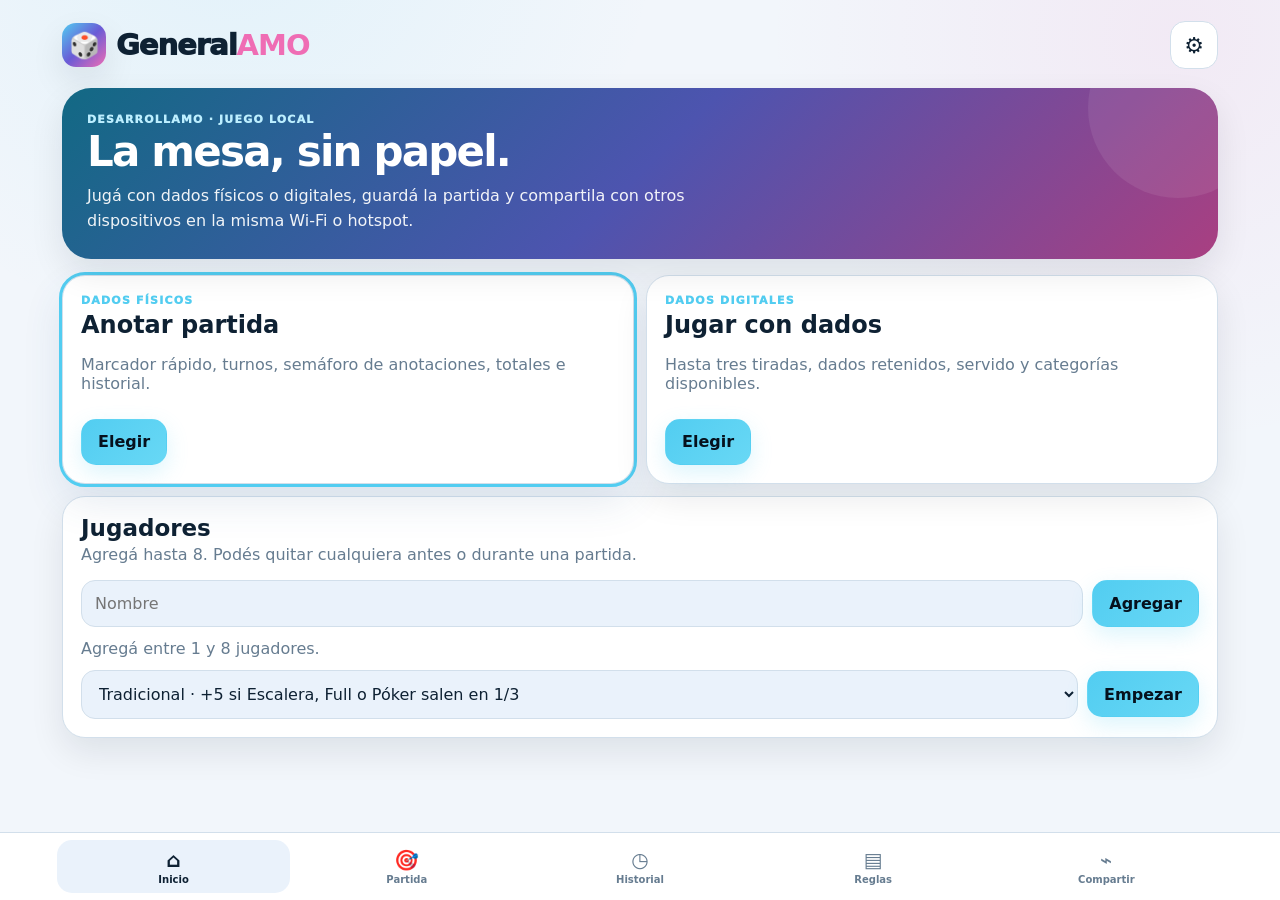
==== commit a57fab8f: "feat: load settings updater" ====
--- a/app/src/main/assets/index.html
+++ b/app/src/main/assets/index.html
@@ -132,5 +132,6 @@
 </div></nav>
 <script src="app.js"></script>
 <script src="score-dialog.js"></script>
+<script src="updater.js"></script>
 </body>
 </html>
